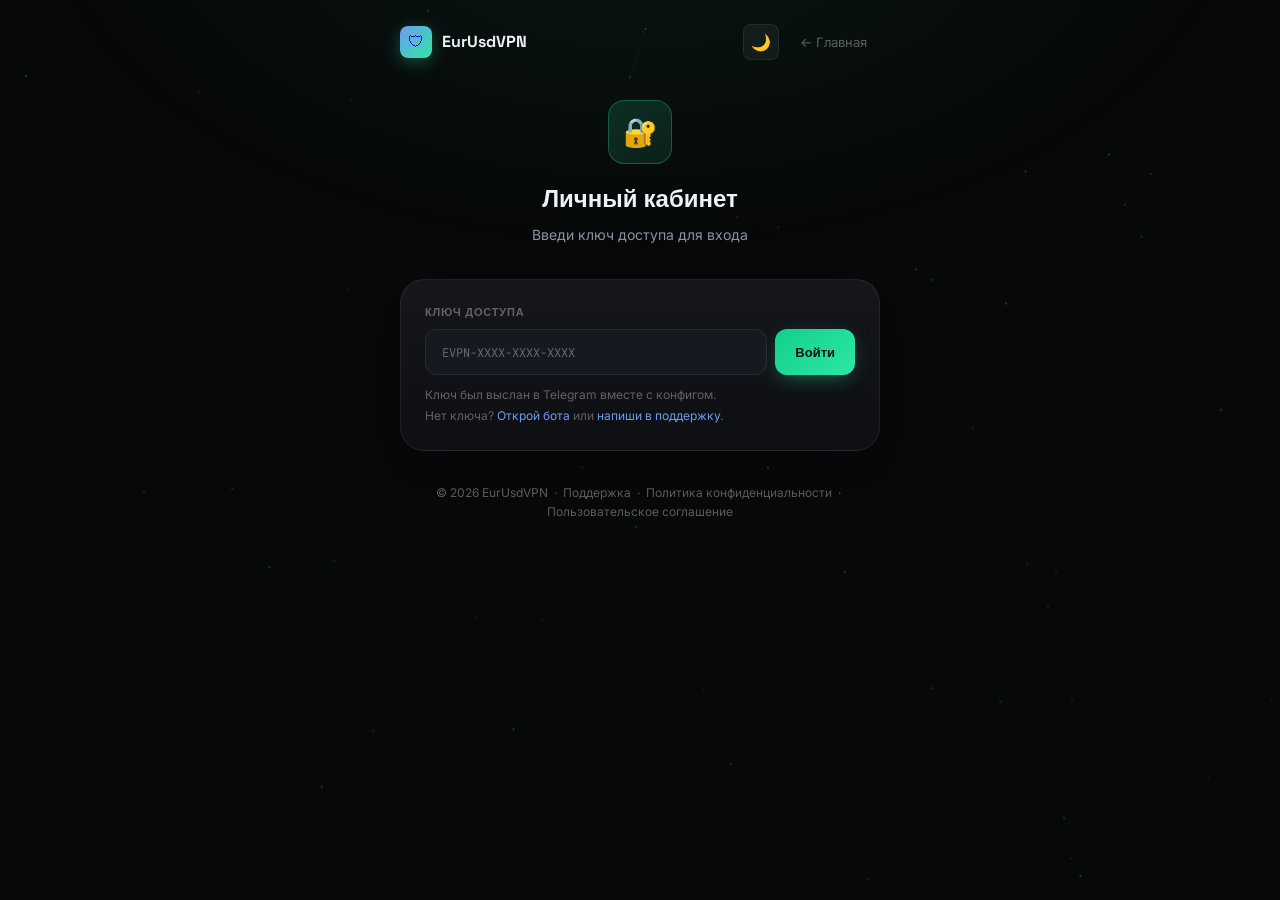
==== cabinet.html @ 465588e0 "feat: cancel payment button in miniapp, cabinet, and bot" ====
<!DOCTYPE html>
<html lang="ru" data-theme="dark">
<head>
<meta charset="UTF-8">
<meta name="viewport" content="width=device-width, initial-scale=1.0">
<title>EurUsdVPN — Личный кабинет</title>
<link rel="preconnect" href="https://fonts.googleapis.com"><link rel="preconnect" href="https://fonts.gstatic.com" crossorigin>
<link href="https://fonts.googleapis.com/css2?family=Space+Grotesk:wght@400;500;600;700&family=JetBrains+Mono:wght@400;500;600;700&family=Inter:wght@400;500;600&display=swap" rel="stylesheet">
<style>
*{margin:0;padding:0;box-sizing:border-box}

/* ── TOKENS ── */
:root{
  --ease-out:cubic-bezier(0,0,.2,1);
  --ease-in:cubic-bezier(.4,0,1,1);
  --spring:cubic-bezier(.34,1.56,.64,1);
  --r4:4px;--r8:8px;--r12:12px;--r16:16px;--r24:24px;
}
[data-theme="dark"]{
  --bg:#070809;--bg2:#0e1014;--bg3:#161a20;
  --border:rgba(255,255,255,.07);--border2:rgba(43,232,166,.28);
  --text:#eef1f5;--text2:#8b93a3;--text3:rgba(255,255,255,.34);
  --blue:#6f9bf0;--cyan:#2be8a6;--green:#2be8a6;--amber:#ffb020;--red:#ff5d5d;
  --accent:#2be8a6;--accent2:#12cf8c;--accent-ink:#06140e;
  --card:rgba(255,255,255,.025);--card2:rgba(255,255,255,.05);
  --shadow:rgba(0,0,0,.6);
}
[data-theme="light"]{
  --bg:#eef1f6;--bg2:#ffffff;--bg3:#f3f5fa;
  --border:rgba(0,0,0,.08);--border2:rgba(16,185,129,.3);
  --text:#0b0f14;--text2:#475063;--text3:rgba(0,0,0,.38);
  --blue:#2f6fe0;--cyan:#0a9c6e;--green:#0a9c6e;--amber:#c47f08;--red:#dc2626;
  --accent:#0fae78;--accent2:#0a9c6e;--accent-ink:#ffffff;
  --card:rgba(0,0,0,.02);--card2:rgba(0,0,0,.04);
  --shadow:rgba(20,40,60,.12);
}

body{
  background:var(--bg);color:var(--text);
  font-family:'Inter',sans-serif;font-size:14px;line-height:1.6;
  min-height:100vh;transition:background .3s var(--ease-out),color .3s var(--ease-out);
}

/* ── CANVAS ── */
#canvas{position:fixed;inset:0;z-index:0;opacity:.6;pointer-events:none}

/* ── LAYOUT ── */
.page{position:relative;z-index:1;min-height:100vh;display:flex;flex-direction:column;align-items:center;padding:24px 16px 48px}
.wrap{width:100%;max-width:480px}

/* ── NAV ── */
.nav{display:flex;align-items:center;justify-content:space-between;margin-bottom:40px}
.logo{display:flex;align-items:center;gap:10px;text-decoration:none}
.logo-mark{width:32px;height:32px;border-radius:var(--r8);background:linear-gradient(135deg,var(--blue),var(--cyan));display:flex;align-items:center;justify-content:center;font-size:16px;box-shadow:0 4px 16px rgba(43,232,166,.3)}
.logo-name{font-family:'Space Grotesk',sans-serif;font-weight:800;font-size:16px;color:var(--text)}
.nav-actions{display:flex;gap:8px;align-items:center}

/* Theme toggle */
.theme-btn{width:36px;height:36px;border-radius:var(--r8);background:var(--card2);border:1px solid var(--border);cursor:pointer;display:flex;align-items:center;justify-content:center;font-size:16px;transition:all .2s var(--ease-out);color:var(--text2)}
.theme-btn:hover{background:var(--border);transform:translateY(-1px)}
.theme-btn:active{transform:scale(.97)}

.home-link{font-size:13px;color:var(--text3);text-decoration:none;padding:6px 12px;border-radius:var(--r8);transition:all .2s;border:1px solid transparent}
.home-link:hover{color:var(--text2);background:var(--card2);border-color:var(--border)}

/* ── CARD ── */
.card{background:linear-gradient(180deg,rgba(255,255,255,.028),rgba(255,255,255,0) 140px),var(--bg2);border:1px solid var(--border);border-radius:var(--r24);padding:24px;margin-bottom:14px;position:relative;overflow:hidden;transition:transform .3s var(--ease-out),box-shadow .3s var(--ease-out);box-shadow:0 20px 50px -34px var(--shadow)}
[data-theme="light"] .card{box-shadow:0 4px 20px var(--shadow)}

/* ── LOGIN ── */
.login-hero{text-align:center;margin-bottom:32px;animation:enter .5s var(--ease-out) both}
.login-icon{width:64px;height:64px;border-radius:var(--r16);background:linear-gradient(135deg,rgba(43,232,166,.15),rgba(43,232,166,.1));border:1px solid var(--border2);display:flex;align-items:center;justify-content:center;font-size:28px;margin:0 auto 16px}
.login-title{font-family:'Space Grotesk',sans-serif;font-size:24px;font-weight:800;margin-bottom:6px}
.login-sub{color:var(--text2);font-size:14px}

.field-label{font-family:'Space Grotesk',sans-serif;font-size:11px;font-weight:700;letter-spacing:.8px;color:var(--text3);text-transform:uppercase;margin-bottom:8px;display:block}
.field-row{display:flex;gap:8px}
.inp{flex:1;background:var(--bg3);border:1.5px solid var(--border);border-radius:var(--r12);padding:13px 16px;color:var(--text);font-family:'JetBrains Mono',monospace;font-size:14px;font-weight:600;letter-spacing:1.5px;text-transform:uppercase;outline:none;transition:border-color .2s var(--ease-out),box-shadow .2s var(--ease-out)}
.inp::placeholder{color:var(--text3);letter-spacing:0;font-size:12px;font-weight:400}
.inp:focus{border-color:var(--accent);box-shadow:0 0 0 3px rgba(43,232,166,.16)}
.btn{padding:13px 20px;border-radius:var(--r12);font-family:'Space Grotesk',sans-serif;font-size:13px;font-weight:700;cursor:pointer;border:none;transition:all .15s var(--ease-out);white-space:nowrap}
.btn:active{transform:scale(.97);transition-duration:.1s}
.btn-primary{background:linear-gradient(135deg,var(--accent2),var(--accent));color:var(--accent-ink);box-shadow:0 6px 20px -6px rgba(43,232,166,.5)}
.btn-primary:hover{transform:translateY(-1px);box-shadow:0 6px 24px rgba(43,232,166,.4)}
.btn-primary:disabled{opacity:.5;cursor:not-allowed;transform:none;box-shadow:none}
.btn-ghost{background:var(--card2);border:1px solid var(--border);color:var(--text2)}
.btn-ghost:hover{background:var(--bg3);color:var(--text)}
.btn-danger{background:rgba(248,113,113,.1);border:1px solid rgba(248,113,113,.25);color:var(--red)}
.btn-danger:hover{background:rgba(248,113,113,.2)}
.btn-warn{background:rgba(251,191,36,.08);border:1px solid rgba(251,191,36,.2);color:var(--amber)}
.btn-warn:hover{background:rgba(251,191,36,.15)}
.btn-block{width:100%;display:block;text-align:center;margin-top:8px}

.hint{font-size:12px;color:var(--text3);margin-top:10px;line-height:1.7}
.hint a{color:var(--blue);text-decoration:none}
.hint a:hover{text-decoration:underline}
.err-box{background:rgba(248,113,113,.08);border:1px solid rgba(248,113,113,.2);border-radius:var(--r12);padding:12px 14px;font-size:13px;color:var(--red);display:none;margin-top:10px;animation:enter .2s var(--ease-out)}
.ok-box{background:rgba(52,211,153,.08);border:1px solid rgba(52,211,153,.2);border-radius:var(--r12);padding:12px 14px;font-size:13px;color:var(--green);display:none;margin-top:10px;animation:enter .2s var(--ease-out)}

/* ── DASHBOARD ── */
.dash{display:none;animation:enter .4s var(--ease-out) both}

/* Status badge — "on-air" терминал соединения */
.status-pill{display:inline-flex;align-items:center;gap:8px;padding:6px 14px;border-radius:50px;font-family:'JetBrains Mono',monospace;font-size:11px;font-weight:600;letter-spacing:1px;text-transform:uppercase;margin-bottom:18px}
.status-active{background:rgba(43,232,166,.1);border:1px solid var(--border2);color:var(--accent);box-shadow:0 0 0 1px rgba(43,232,166,.04),0 6px 24px -10px rgba(43,232,166,.5)}
.status-expired{background:rgba(255,93,93,.1);border:1px solid rgba(255,93,93,.28);color:var(--red)}
.pulse{width:8px;height:8px;border-radius:50%;background:currentColor;box-shadow:0 0 10px currentColor;animation:dot-pulse 2s ease-in-out infinite}
@keyframes dot-pulse{0%,100%{opacity:1;transform:scale(1)}50%{opacity:.35;transform:scale(.65)}}

/* Countdown — живой тикер позиции */
.countdown{position:relative;text-align:center;padding:22px 0 20px;border-bottom:1px solid var(--border);margin-bottom:20px}
.cd-label{font-size:10px;font-family:'JetBrains Mono',monospace;font-weight:600;letter-spacing:2px;text-transform:uppercase;color:var(--text3);margin-bottom:14px}
.cd-digits{display:flex;justify-content:center;align-items:flex-start;gap:8px}
.cd-block{position:relative;background:linear-gradient(180deg,rgba(43,232,166,.06),rgba(43,232,166,0)),var(--bg3);border:1px solid var(--border);border-radius:var(--r12);padding:14px 16px 10px;min-width:66px;text-align:center;overflow:hidden}
.cd-block::before{content:"";position:absolute;top:0;left:14px;right:14px;height:2px;border-radius:2px;background:var(--accent);opacity:.55}
.cd-num{font-family:'JetBrains Mono',monospace;font-variant-numeric:tabular-nums;font-size:30px;font-weight:700;color:var(--text);line-height:1;display:block;text-shadow:0 0 18px rgba(43,232,166,.25)}
.cd-unit{font-size:9px;font-family:'JetBrains Mono',monospace;font-weight:600;letter-spacing:1px;text-transform:uppercase;color:var(--text3);margin-top:6px;display:block}
.cd-sep{font-family:'JetBrains Mono',monospace;font-size:22px;font-weight:700;color:var(--accent);opacity:.5;margin-top:14px}

/* Info rows */
.irow{display:flex;justify-content:space-between;align-items:center;padding:11px 0;border-bottom:1px solid var(--border)}
.irow:last-child{border:none}
.il{font-size:13px;color:var(--text2)}
.iv{font-family:'JetBrains Mono',monospace;font-size:13px;font-weight:500;color:var(--text)}
.iv.green{color:var(--green)}
.iv.blue{color:var(--blue)}

/* Progress */
.prog-wrap{background:var(--bg3);border-radius:99px;height:5px;margin:18px 0 6px;overflow:hidden}
.prog-bar{height:100%;border-radius:99px;background:linear-gradient(90deg,var(--blue),var(--cyan));transition:width 1.2s cubic-bezier(.4,0,.2,1)}
.prog-meta{display:flex;justify-content:space-between;font-size:11px;color:var(--text3)}

/* Download btn */
.dl-btn{display:flex;align-items:center;justify-content:center;gap:10px;width:100%;padding:14px;border-radius:var(--r16);font-family:'Space Grotesk',sans-serif;font-size:14px;font-weight:700;background:linear-gradient(135deg,var(--accent2),var(--accent));color:var(--accent-ink);cursor:pointer;border:none;margin-top:20px;transition:all .2s var(--ease-out);box-shadow:0 6px 24px -8px rgba(43,232,166,.5)}
.dl-btn:hover{transform:translateY(-2px);box-shadow:0 8px 32px rgba(43,232,166,.4)}
.dl-btn:active{transform:scale(.97);transition-duration:.1s}

/* Config text */
.config-block{display:none;margin-top:12px;animation:enter .25s var(--ease-out)}
.config-header{display:flex;justify-content:space-between;align-items:center;margin-bottom:8px}
.config-label{font-family:'Space Grotesk',sans-serif;font-size:11px;font-weight:700;letter-spacing:.8px;text-transform:uppercase;color:var(--text3)}
.config-pre{background:var(--bg3);border:1px solid var(--border);border-radius:var(--r12);padding:16px;font-family:'JetBrains Mono',monospace;font-size:11px;line-height:1.8;color:var(--text2);overflow-x:auto;white-space:pre-wrap;word-break:break-all;max-height:280px;overflow-y:auto}

/* History */
.hist-item{display:flex;align-items:center;justify-content:space-between;padding:12px 0;border-bottom:1px solid var(--border)}
.hist-item:last-child{border:none}
.hist-left{display:flex;align-items:center;gap:12px}
.hist-icon{width:36px;height:36px;border-radius:var(--r8);display:flex;align-items:center;justify-content:center;font-size:15px;flex-shrink:0}
.hist-icon.ok{background:rgba(52,211,153,.1)}
.hist-icon.fail{background:rgba(248,113,113,.1)}
.hist-name{font-weight:600;font-size:13px;color:var(--text)}
.hist-date{font-size:11px;color:var(--text3);margin-top:1px}
.hist-amount{font-family:'JetBrains Mono',monospace;font-size:13px;font-weight:600;color:var(--text2)}

/* Plans grid */
.plans-grid{display:grid;grid-template-columns:1fr 1fr;gap:8px;margin-bottom:16px}
.device-item{display:flex;align-items:center;justify-content:space-between;padding:12px 0;border-bottom:1px solid var(--border)}
.device-item:last-child{border:none}
.device-left{display:flex;align-items:center;gap:10px}
.device-icon{width:36px;height:36px;border-radius:var(--r8);background:rgba(43,232,166,.1);display:flex;align-items:center;justify-content:center;font-size:16px;flex-shrink:0}
.device-name{font-weight:600;font-size:13px;color:var(--text)}
.device-ip{font-family:'JetBrains Mono',monospace;font-size:11px;color:var(--text3);margin-top:2px}
.device-actions{display:flex;gap:6px}
.dev-btn{width:30px;height:30px;border-radius:var(--r8);border:1px solid var(--border);background:var(--card2);cursor:pointer;display:flex;align-items:center;justify-content:center;font-size:13px;transition:all .15s;color:var(--text2)}
.dev-btn:hover{background:var(--bg3);transform:translateY(-1px)}
.dev-btn:active{transform:scale(.95)}
.dev-btn.danger:hover{background:rgba(248,113,113,.1);border-color:rgba(248,113,113,.3);color:var(--red)}
.rename-row{display:flex;gap:6px;margin-top:8px;padding:10px;background:var(--bg3);border-radius:var(--r8);border:1px solid var(--border)}
.plan-card{background:var(--bg3);border:1.5px solid var(--border);border-radius:var(--r12);padding:14px;cursor:pointer;transition:all .2s var(--ease-out);text-align:center}
.plan-card:hover{border-color:rgba(43,232,166,.3);transform:translateY(-1px)}
.plan-card:active{transform:scale(.97)}
.plan-card.sel{background:rgba(43,232,166,.08);border-color:rgba(43,232,166,.5)}
.plan-n{font-family:'Space Grotesk',sans-serif;font-size:12px;font-weight:700;color:var(--text2);margin-bottom:4px}
.plan-p{font-family:'JetBrains Mono',monospace;font-size:22px;font-weight:600;color:var(--blue)}
.plan-badge{font-size:10px;color:var(--cyan);margin-top:2px;font-family:'Space Grotesk',sans-serif;font-weight:700}

/* Req box */
.req-box{background:rgba(43,232,166,.05);border:1px solid rgba(43,232,166,.15);border-radius:var(--r12);padding:16px;margin-bottom:14px}
.req-row{display:flex;justify-content:space-between;align-items:center;padding:8px 0;border-bottom:1px solid rgba(255,255,255,.04)}
.req-row:last-child{border:none}
.req-l{font-size:12px;color:var(--text2)}
.req-v{font-family:'JetBrains Mono',monospace;font-size:13px;font-weight:500;color:var(--text);cursor:pointer;transition:color .15s}
.req-v:hover{color:var(--blue)}
.req-warn{font-size:11px;color:rgba(251,191,36,.7);margin-top:10px;padding-top:10px;border-top:1px solid rgba(255,255,255,.04)}

/* Section titles */
.sec-title{font-family:'Space Grotesk',sans-serif;font-size:15px;font-weight:800;margin-bottom:16px;color:var(--text)}

/* Logout */
.logout-row{text-align:center;margin-top:8px}
.logout-link{font-size:13px;color:var(--text3);cursor:pointer;transition:color .15s;background:none;border:none;font-family:'Inter',sans-serif}
.logout-link:hover{color:var(--text2)}

/* Footer */
.footer{text-align:center;margin-top:32px;font-size:12px;color:var(--text3)}
.footer a{color:var(--text3);text-decoration:none;transition:color .15s}
.footer a:hover{color:var(--text2)}

/* Divider */
.divider{height:1px;background:var(--border);margin:4px 0 12px}

/* Animations */
@keyframes enter{from{opacity:0;transform:translateY(8px)}to{opacity:1;transform:translateY(0)}}
@keyframes shimmer{from{background-position:-200% 0}to{background-position:200% 0}}
.skeleton{background:linear-gradient(90deg,var(--bg3) 25%,var(--card2) 50%,var(--bg3) 75%);background-size:200% 100%;animation:shimmer 1.5s infinite;border-radius:var(--r8)}

/* Accessibility: видимый фокус */
:focus-visible{outline:2px solid var(--accent);outline-offset:2px;border-radius:6px}
.btn:focus-visible,.dl-btn:focus-visible,.plan-card:focus-visible{outline-offset:3px}
/* Атмосферное свечение */
body::before{content:"";position:fixed;inset:0;z-index:0;pointer-events:none;background:radial-gradient(880px 520px at 50% -12%,rgba(43,232,166,.07),transparent 70%)}

@media(max-width:480px){
  .card{padding:20px 16px}
  .field-row{flex-direction:column}
  .btn{width:100%}
  .plans-grid{grid-template-columns:1fr 1fr}
  .cd-num{font-size:22px}
  .cd-block{min-width:52px;padding:10px 12px}
}

@media(prefers-reduced-motion:reduce){*,*::before,*::after{animation-duration:.01ms!important;transition-duration:.01ms!important}}
</style>
</head>
<body>
<canvas id="canvas"></canvas>

<div class="page">
<div class="wrap">

<!-- NAV -->
<nav class="nav">
  <a href="https://konstantinstrejko-oss.github.io/eurusdvpn/" class="logo">
    <div class="logo-mark">🛡</div>
    <span class="logo-name">EurUsdVPN</span>
  </a>
  <div class="nav-actions">
    <button class="theme-btn" onclick="toggleTheme()" title="Переключить тему" id="themeBtn">🌙</button>
    <a href="https://konstantinstrejko-oss.github.io/eurusdvpn/" class="home-link">← Главная</a>
  </div>
</nav>

<!-- LOGIN -->
<div id="loginView">
  <div class="login-hero">
    <div class="login-icon">🔐</div>
    <h1 class="login-title">Личный кабинет</h1>
    <p class="login-sub">Введи ключ доступа для входа</p>
  </div>
  <div class="card">
    <label class="field-label">Ключ доступа</label>
    <div class="field-row">
      <input class="inp" id="tokenInput" type="text" placeholder="EVPN-XXXX-XXXX-XXXX" maxlength="19" oninput="formatToken(this)" onkeydown="if(event.key==='Enter')login()">
      <button class="btn btn-primary" id="loginBtn" onclick="login()">Войти</button>
    </div>
    <div class="hint">Ключ был выслан в Telegram вместе с конфигом.<br>Нет ключа? <a href="https://t.me/EurUsdVpnService_bot">Открой бота</a> или <a href="https://t.me/eurusdvpnservicemanager">напиши в поддержку</a>.</div>
    <div class="err-box" id="loginErr"></div>
  </div>
</div>

<!-- DASHBOARD -->
<div class="dash" id="dashView">

  <!-- STATUS CARD -->
  <div class="card" style="animation-delay:0ms">
    <div class="status-pill status-active" id="statusPill">
      <span class="pulse"></span>
      <span id="statusText">Защищено · онлайн</span>
    </div>

    <!-- COUNTDOWN -->
    <div class="countdown">
      <div class="cd-label">До окончания подписки</div>
      <div class="cd-digits">
        <div class="cd-block"><span class="cd-num" id="cdDays">--</span><span class="cd-unit">дней</span></div>
        <span class="cd-sep">:</span>
        <div class="cd-block"><span class="cd-num" id="cdH">--</span><span class="cd-unit">часов</span></div>
        <span class="cd-sep">:</span>
        <div class="cd-block"><span class="cd-num" id="cdM">--</span><span class="cd-unit">минут</span></div>
        <span class="cd-sep">:</span>
        <div class="cd-block"><span class="cd-num" id="cdS">--</span><span class="cd-unit">секунд</span></div>
      </div>
    </div>

    <!-- INFO -->
    <div class="irow"><span class="il">📅 Активна до</span><span class="iv green" id="endDate">—</span></div>
    <div class="irow"><span class="il">🌐 IP адрес</span><span class="iv blue" id="clientIp">—</span></div>
    <div class="irow"><span class="il">📦 Тариф</span><span class="iv" id="planName">—</span></div>

    <!-- PROGRESS -->
    <div class="prog-wrap"><div class="prog-bar" id="progBar" style="width:0%"></div></div>
    <div class="prog-meta"><span id="progUsed"></span><span id="progLeft"></span></div>

    <!-- ACTIONS -->
    <button class="dl-btn" onclick="downloadConfig()">⬇️ Скачать конфиг (.conf)</button>

    <div class="config-block" id="configBlock">
      <div class="config-header">
        <span class="config-label">Конфиг</span>
        <button class="btn btn-ghost" style="padding:6px 12px;font-size:12px" onclick="copyConfig()" id="copyBtn">📋 Копировать</button>
      </div>
      <pre class="config-pre" id="configText"></pre>
    </div>
    <button class="btn btn-ghost btn-block" style="margin-top:10px" onclick="toggleConfig()" id="toggleConfigBtn">👁 Показать конфиг текстом</button>
  </div>

  <!-- DEVICES CARD -->
  <div class="card" id="devicesCard" style="animation-delay:50ms;display:none">
    <div style="display:flex;align-items:center;justify-content:space-between;margin-bottom:16px">
      <div class="sec-title" style="margin:0">📱 Мои устройства</div>
      <span id="devCount" style="font-family:'JetBrains Mono',monospace;font-size:12px;color:var(--text3)">0/1</span>
    </div>
    <div id="devicesList"></div>
    <div id="addDevBlock" style="display:none;margin-top:12px;padding-top:12px;border-top:1px solid var(--border)">
      <label class="field-label">Название нового устройства</label>
      <div class="field-row">
        <input class="inp" id="newDevName" type="text" placeholder="iPhone, Ноутбук..." maxlength="32" onkeydown="if(event.key==='Enter')addDevice()">
        <button class="btn btn-primary" onclick="addDevice()" id="addDevBtn">Добавить</button>
      </div>
      <div class="err-box" id="addDevErr"></div>
    </div>
    <button class="btn btn-ghost btn-block" id="addDevToggle" onclick="toggleAddDev()" style="margin-top:10px;display:none">➕ Добавить устройство</button>
    <div id="buySlotBlock" style="display:none;margin-top:8px">
      <button class="btn btn-warn btn-block" onclick="toggleBuySlot()" id="buySlotToggle">💳 Докупить слот устройства</button>
      <div id="buySlotForm" style="display:none;margin-top:10px;padding:14px;background:rgba(43,232,166,.05);border:1px solid rgba(43,232,166,.15);border-radius:var(--r12)">
        <div style="font-size:13px;color:var(--text2);margin-bottom:12px">
          💳 Доплата за устройство: <strong id="addonPrice" style="color:var(--text)">—</strong><br>
          <span style="font-size:11px;color:var(--text3)">Фиксированно за каждое устройство. Оплата через СБП — слот добавится автоматически.</span>
        </div>
        <button class="btn btn-primary btn-block" onclick="submitAddon()" id="addonBtn">💳 Оплатить через СБП</button>
        <div class="err-box" id="addonErr"></div>
        <div class="ok-box" id="addonOk"></div>
      </div>
    </div>
  </div>

  <!-- HISTORY CARD -->
  <div class="card" id="histCard" style="animation-delay:50ms">
    <div class="sec-title">📋 История платежей</div>
    <div id="histList"><div style="color:var(--text3);font-size:13px">Загрузка...</div></div>
  </div>

  <!-- RECREATE CARD -->
  <div class="card" style="animation-delay:100ms">
    <div class="sec-title">⚠️ Проблемы с VPN?</div>
    <p style="font-size:13px;color:var(--text2);margin-bottom:14px;line-height:1.6">Если конфиг перестал работать — пересоздай его. Срок подписки <strong>не продлевается</strong>, только ключи обновятся.</p>
    <button class="btn btn-warn btn-block" onclick="showRecreate()" id="recreateShowBtn">🔄 Пересоздать конфиг устройства</button>
    <div id="recreateBlock" style="display:none;margin-top:12px;padding-top:12px;border-top:1px solid var(--border)">
      <label class="field-label" style="margin-bottom:10px">Выбери устройство</label>
      <div id="recreateDevList" style="margin-bottom:14px"></div>
      <p style="font-size:12px;color:var(--amber);margin-bottom:12px">⚠️ Старый конфиг этого устройства перестанет работать немедленно.</p>
      <div style="display:flex;gap:8px">
        <button class="btn btn-danger" style="flex:1" onclick="doRecreate()" id="recreateBtn" disabled>Подтвердить</button>
        <button class="btn btn-ghost" style="flex:1" onclick="hideRecreate()">Отмена</button>
      </div>
      <div class="err-box" id="recreateErr"></div>
      <div class="ok-box" id="recreateOk"></div>
    </div>
  </div>

  <!-- RENEWAL CARD -->
  <div class="card" style="animation-delay:150ms">
    <div class="sec-title">🔄 Продлить подписку</div>
    <div class="plans-grid">
      <div class="plan-card" onclick="selPlan('7d',89,7)" data-k="7d"><div class="plan-n">7 дней</div><div class="plan-p">89₽</div></div>
      <div class="plan-card hot" onclick="selPlan('1m',169,30)" data-k="1m"><div class="plan-n">1 месяц</div><div class="plan-p">169₽</div><div class="plan-badge">🔥 HIT</div></div>
      <div class="plan-card" onclick="selPlan('3m',529,90)" data-k="3m"><div class="plan-n">3 месяца</div><div class="plan-p">529₽</div></div>
      <div class="plan-card" onclick="selPlan('6m',829,180)" data-k="6m"><div class="plan-n">6 месяцев</div><div class="plan-p">829₽</div><div class="plan-badge">Выгодно</div></div>
      <div class="plan-card sel" onclick="selPlan('1y',2000,365)" data-k="1y"><div class="plan-n">1 год</div><div class="plan-p">2000₽</div><div class="plan-badge">Максимум</div></div>
    </div>
    <div id="renewBlock" style="display:none;animation:enter .25s var(--ease-out)">
      <div class="req-box">
        <div style="font-size:13px;color:var(--text2);line-height:1.6">К оплате: <strong id="renewAmt" style="color:var(--text)">—</strong><br><span style="font-size:11px;color:var(--text3)">Оплата через СБП — подписка продлится автоматически после оплаты.</span></div>
      </div>
      <button class="btn btn-primary btn-block" onclick="submitRenew()" id="renewBtn">💳 Оплатить через СБП</button>
      <div class="err-box" id="renewErr"></div>
      <div class="ok-box" id="renewOk"></div>
    </div>
    <button class="btn btn-ghost btn-block" onclick="toggleRenew()" id="renewToggle">💳 Оплатить и продлить</button>
  </div>

  <!-- TRIAL CARD -->
  <div class="card" id="trialCard" style="display:none;text-align:center;padding:22px">
    <div style="font-size:32px;margin-bottom:8px">🎁</div>
    <div class="sec-title" style="justify-content:center">Пробный период — 3 дня бесплатно</div>
    <p style="font-size:13px;color:var(--text2);margin:8px 0 16px;line-height:1.6">2 устройства · без оплаты · даётся один раз новым пользователям.</p>
    <button class="btn btn-primary btn-block" onclick="activateTrialCab()" id="trialBtn">🎁 Активировать пробные 3 дня</button>
    <div class="err-box" id="trialErr"></div>
    <div class="ok-box" id="trialOk"></div>
  </div>

  <!-- REFERRAL CARD -->
  <div class="card" style="animation-delay:170ms">
    <div class="sec-title">👥 Пригласить друга</div>
    <p style="font-size:13px;color:var(--text2);margin-bottom:14px;line-height:1.6">🎁 Когда друг купит подписку, вы <strong>оба получите +3 дня</strong> бесплатно.</p>
    <div style="display:flex;gap:10px;margin-bottom:14px">
      <div style="flex:1;text-align:center;background:var(--card2);border:1px solid var(--border);border-radius:var(--r12);padding:12px"><div style="font-size:22px;font-weight:700" id="refTotalCab">0</div><div style="font-size:11px;color:var(--text3)">Приглашено</div></div>
      <div style="flex:1;text-align:center;background:var(--card2);border:1px solid var(--border);border-radius:var(--r12);padding:12px"><div style="font-size:22px;font-weight:700;color:var(--green)" id="refPaidCab">0</div><div style="font-size:11px;color:var(--text3)">Бонусов</div></div>
    </div>
    <div style="font-size:12px;color:var(--text3);margin-bottom:6px">Твоя ссылка:</div>
    <div class="config-pre" id="refLinkCab" style="word-break:break-all;font-size:12px;margin-bottom:10px">—</div>
    <button class="btn btn-primary btn-block" onclick="copyRefCab()">📋 Скопировать ссылку</button>
  </div>

  <!-- INSTRUCTION CARD -->
  <div class="card" style="animation-delay:190ms">
    <div class="sec-title">📖 Как подключиться</div>
    <details style="margin-bottom:8px;border:1px solid var(--border);border-radius:var(--r12);padding:10px 14px">
      <summary style="cursor:pointer;font-weight:700;font-size:14px">📱 Android</summary>
      <div style="font-size:13px;color:var(--text2);line-height:1.7;margin-top:10px">
        1️⃣ Установи <b>AmneziaVPN</b> (Google Play или amnezia.org)<br>
        2️⃣ Выше в «📱 Мои устройства» нажми 📋 — конфиг скопируется<br>
        3️⃣ Открой <b>AmneziaVPN</b> → <b>+</b> → вставь текст → <b>Подключиться</b> ✅<br>
        <span style="color:var(--text3)">Не вставляется? Скачай файл ⬇️ и импортируй.</span>
      </div>
    </details>
    <details style="margin-bottom:8px;border:1px solid var(--border);border-radius:var(--r12);padding:10px 14px">
      <summary style="cursor:pointer;font-weight:700;font-size:14px">🍏 iPhone — AmneziaVPN доступна</summary>
      <div style="font-size:13px;color:var(--text2);line-height:1.7;margin-top:10px">
        Если AmneziaVPN открывается в App Store (или сменён регион).<br>
        1️⃣ Установи <b><a href="https://apps.apple.com/app/amneziavpn/id1600529900" target="_blank" style="color:var(--blue)">AmneziaVPN</a></b><br>
        2️⃣ Скопируй конфиг 📋 (выше)<br>
        3️⃣ <b>AmneziaVPN</b> → <b>+</b> → вставь → разреши VPN → <b>Подключиться</b> ✅
      </div>
    </details>
    <details style="border:1px solid var(--border);border-radius:var(--r12);padding:10px 14px">
      <summary style="cursor:pointer;font-weight:700;font-size:14px">📲 iPhone — DefaultVPN (альтернатива)</summary>
      <div style="font-size:13px;color:var(--text2);line-height:1.7;margin-top:10px">
        Если AmneziaVPN недоступна в вашем App Store — используй бесплатный <b>DefaultVPN</b>.<br>
        1️⃣ Установи <b><a href="https://apps.apple.com/ru/app/defaultvpn/id6744725017" target="_blank" style="color:var(--blue)">DefaultVPN</a></b><br>
        2️⃣ Скопируй конфиг 📋 (выше)<br>
        3️⃣ <b>DefaultVPN</b> → <b>+</b> → вставь → разреши VPN → включи переключатель ✅
      </div>
    </details>
  </div>

  <!-- SUPPORT -->
  <div class="card" style="animation-delay:200ms;text-align:center;padding:20px">
    <div style="font-size:13px;color:var(--text2);margin-bottom:14px">Нужна помощь или возникли вопросы?</div>
    <a href="https://t.me/eurusdvpnservicemanager" target="_blank" style="display:inline-flex;align-items:center;gap:8px;padding:11px 22px;border-radius:var(--r12);background:rgba(43,232,166,.1);border:1px solid rgba(43,232,166,.25);color:var(--blue);font-family:'Space Grotesk',sans-serif;font-size:13px;font-weight:700;text-decoration:none;transition:all .2s var(--ease-out)" onmouseover="this.style.background='rgba(43,232,166,.2)'" onmouseout="this.style.background='rgba(43,232,166,.1)'">
      💬 Написать в поддержку
    </a>
    <a href="https://t.me/EurUsdVpnService_bot" target="_blank" style="display:inline-flex;align-items:center;gap:8px;padding:11px 22px;border-radius:var(--r12);background:var(--card2);border:1px solid var(--border);color:var(--text2);font-family:'Space Grotesk',sans-serif;font-size:13px;font-weight:700;text-decoration:none;transition:all .2s var(--ease-out);margin-left:8px" onmouseover="this.style.background='var(--bg3)'" onmouseout="this.style.background='var(--card2)'">
      🤖 Открыть бота
    </a>
  </div>

  <div class="logout-row">
    <button class="logout-link" onclick="logout()">Выйти из кабинета</button>
  </div>
</div>

<footer class="footer">
  © 2026 EurUsdVPN &nbsp;·&nbsp;
  <a href="https://t.me/eurusdvpnservicemanager">Поддержка</a> &nbsp;·&nbsp;
  <a href="https://telegra.ph/Politika-konfidencialnosti--EurUsdVPN-06-23" target="_blank" rel="noopener">Политика конфиденциальности</a> &nbsp;·&nbsp;
  <a href="https://telegra.ph/Polzovatelskoe-soglashenie--EurUsdVPN-06-23" target="_blank" rel="noopener">Пользовательское соглашение</a>
</footer>
</div>
</div>

<script>
const API = 'https://took-sentences-bacterial-albert.trycloudflare.com/api';
const PLANS_MAP = {'3d':'🔹 3 дня','7d':'🔸 7 дней','1m':'⭐ 1 месяц','3m':'💎 3 месяца'};
let currentConfig = '', currentToken = '', endDateTs = 0, countdownTimer = null, currentPlan = '1m', currentDaysLeft = 0;
let selPlanData = {key:'3m',price:249,days:90};
let renewVisible = false;

// ── THEME ──
function toggleTheme(){
  const html = document.documentElement;
  const isDark = html.getAttribute('data-theme') === 'dark';
  html.setAttribute('data-theme', isDark ? 'light' : 'dark');
  document.getElementById('themeBtn').textContent = isDark ? '🌙' : '☀️';
  localStorage.setItem('evpn_theme', isDark ? 'light' : 'dark');
}
(function(){
  const t = localStorage.getItem('evpn_theme') || 'dark';
  document.documentElement.setAttribute('data-theme', t);
  document.getElementById('themeBtn').textContent = t === 'dark' ? '🌙' : '☀️';
})();

// ── CANVAS ──
const cvs = document.getElementById('canvas');
const ctx = cvs.getContext('2d');
let W,H,pts;
function resize(){
  W=cvs.width=window.innerWidth;H=cvs.height=window.innerHeight;
  const n = W < 600 ? 30 : 50;
  pts=Array.from({length:n},()=>({x:Math.random()*W,y:Math.random()*H,vx:(Math.random()-.5)*.35,vy:(Math.random()-.5)*.35,p:Math.random()*Math.PI*2}));
}
resize();
window.addEventListener('resize',()=>{clearTimeout(window._rt);window._rt=setTimeout(resize,200)});
function draw(){
  ctx.clearRect(0,0,W,H);
  const isDark = document.documentElement.getAttribute('data-theme') === 'dark';
  const color = isDark ? '43,232,166' : '16,185,129';
  pts.forEach((p,i)=>{
    p.p+=.006;p.x+=p.vx;p.y+=p.vy;
    if(p.x<0||p.x>W)p.vx*=-1;if(p.y<0||p.y>H)p.vy*=-1;
    pts.slice(i+1).forEach(b=>{
      const d=Math.hypot(p.x-b.x,p.y-b.y);
      if(d<110){ctx.strokeStyle=`rgba(${color},${(1-d/110)*.15})`;ctx.lineWidth=.5;ctx.beginPath();ctx.moveTo(p.x,p.y);ctx.lineTo(b.x,b.y);ctx.stroke()}
    });
    ctx.fillStyle=`rgba(${color},${.25+Math.sin(p.p)*.12})`;
    ctx.beginPath();ctx.arc(p.x,p.y,1.2,0,Math.PI*2);ctx.fill();
  });
  requestAnimationFrame(draw);
}
draw();

// ── TOKEN FORMAT ──
function formatToken(el){
  let v=el.value.replace(/[^A-Za-z0-9]/g,'').toUpperCase();
  if(v.startsWith('EVPN'))v=v.slice(4);
  v=v.slice(0,12);
  let parts=[];
  if(v.length>0)parts.push(v.slice(0,4));
  if(v.length>4)parts.push(v.slice(4,8));
  if(v.length>8)parts.push(v.slice(8,12));
  el.value=parts.length>0?'EVPN-'+parts.join('-'):'';
}

// Auto-login
const urlToken=new URLSearchParams(location.search).get('token');
if(urlToken){document.getElementById('tokenInput').value=urlToken;login();}
else{const s=localStorage.getItem('evpn_token');if(s){document.getElementById('tokenInput').value=s;login();}}

async function login(){
  const raw=document.getElementById('tokenInput').value.trim();
  if(raw.replace(/[^A-Z0-9]/g,'').length<12){showErr('loginErr','Введи полный ключ доступа');return;}
  const btn=document.getElementById('loginBtn');
  btn.disabled=true;btn.textContent='...';
  hideErr('loginErr');
  try{
    const r=await fetch(`${API}/cabinet?token=${raw}`,{signal:AbortSignal.timeout(8000)});
    const d=await r.json();
    if(d.status!=='ok'){showErr('loginErr',d.msg||'Ключ не найден');btn.disabled=false;btn.textContent='Войти';return;}
    currentToken=raw;
    localStorage.setItem('evpn_token',raw);
    if(d.config) currentConfig=d.config;
    showDash(d);
  }catch(e){showErr('loginErr','Ошибка соединения. Попробуй позже.');btn.disabled=false;btn.textContent='Войти';}
}

function showDash(d){
  document.getElementById('loginView').style.display='none';
  const dash=document.getElementById('dashView');
  dash.style.display='block';

  // Нет подписки
  if(d.no_sub){
    document.getElementById('statusPill').className='status-pill status-expired';
    document.getElementById('statusText').textContent='Нет активной подписки';
    document.getElementById('endDate').textContent='—';
    document.getElementById('clientIp').textContent='—';
    document.getElementById('planName').textContent='—';
    document.getElementById('progUsed').textContent='Подписки нет';
    document.getElementById('progLeft').textContent='';
    document.getElementById('progBar').style.width='0%';
    document.getElementById('devicesCard').style.display='none';
    document.getElementById('configBlock').style.display='none';
    document.getElementById('toggleConfigBtn').style.display='none';
    document.querySelector('.dl-btn').style.display='none';
    document.getElementById('cdDays').textContent='—';
    document.getElementById('cdH').textContent='——';
    document.getElementById('cdM').textContent='——';
    document.getElementById('cdS').textContent='——';
    // Показываем кнопку покупки
    const buyCard = document.createElement('div');
    buyCard.className = 'card';
    buyCard.style.textAlign = 'center';
    buyCard.style.padding = '24px';
    buyCard.innerHTML = `
      <div style="font-size:32px;margin-bottom:12px">🛒</div>
      <div style="font-family:'Space Grotesk',sans-serif;font-size:16px;font-weight:700;margin-bottom:8px">Нет активной подписки</div>
      <div style="font-size:13px;color:var(--text2);margin-bottom:20px">Купи подписку в Telegram боте чтобы начать пользоваться VPN</div>
      <a href="https://t.me/EurUsdVpnService_bot" target="_blank" style="display:inline-flex;align-items:center;gap:8px;padding:13px 24px;border-radius:var(--r12);background:linear-gradient(135deg,var(--accent2),var(--accent));color:#fff;font-family:'Space Grotesk',sans-serif;font-size:14px;font-weight:700;text-decoration:none">
        🛒 Купить VPN
      </a>
    `;
    document.getElementById('dashView').insertBefore(buyCard, document.getElementById('dashView').firstChild.nextSibling);
    if(d.trial_available) document.getElementById('trialCard').style.display='block';
    loadReferralCab();
    return;
  }

  // Parse end date
  const [day,mon,yr]=d.end_date.split('.');
  endDateTs=new Date(`${yr}-${mon}-${day}T23:59:59`).getTime();

  // Status
  if(d.days_left<=0){
    document.getElementById('statusPill').className='status-pill status-expired';
    document.getElementById('statusText').textContent='Подписка истекла';
  }

  // Fields
  document.getElementById('endDate').textContent=d.end_date;
  document.getElementById('clientIp').textContent=d.client_ip||'—';
  document.getElementById('planName').textContent=PLANS_MAP[d.plan]||d.plan;
  currentPlan = d.plan;
  currentDaysLeft = d.days_left;

  // Progress
  const planDays={'3d':3,'7d':7,'1m':30,'3m':90}[d.plan]||30;
  const used=Math.max(0,planDays-d.days_left);
  const pct=Math.round(used/planDays*100);
  setTimeout(()=>document.getElementById('progBar').style.width=pct+'%',400);
  document.getElementById('progUsed').textContent=used+' дн. использовано';
  document.getElementById('progLeft').textContent=d.days_left+' дн. осталось';

  // Countdown
  startCountdown();

  // Load history
  loadHistory(d);
  // Load devices
  loadDevices();
  // Load referral
  loadReferralCab();
}

// ── COUNTDOWN ──
function startCountdown(){
  if(countdownTimer)clearInterval(countdownTimer);
  function tick(){
    const diff=endDateTs-Date.now();
    if(diff<=0){document.getElementById('cdDays').textContent='0';document.getElementById('cdH').textContent='00';document.getElementById('cdM').textContent='00';document.getElementById('cdS').textContent='00';return;}
    const d=Math.floor(diff/86400000);
    const h=Math.floor((diff%86400000)/3600000);
    const m=Math.floor((diff%3600000)/60000);
    const s=Math.floor((diff%60000)/1000);
    document.getElementById('cdDays').textContent=d;
    document.getElementById('cdH').textContent=String(h).padStart(2,'0');
    document.getElementById('cdM').textContent=String(m).padStart(2,'0');
    document.getElementById('cdS').textContent=String(s).padStart(2,'0');
  }
  tick();
  countdownTimer=setInterval(tick,1000);
}

// ── HISTORY ──
async function loadHistory(subData){
  const histList=document.getElementById('histList');
  // Показываем текущий платёж как единственный доступный
  const statusIcons={'confirmed':'✅','extended':'🔄','expired':'💀','cancelled':'🚫','rejected':'❌'};
  const planName=PLANS_MAP[subData.plan]||subData.plan;
  histList.innerHTML=`
    <div class="hist-item">
      <div class="hist-left">
        <div class="hist-icon ok">✅</div>
        <div>
          <div class="hist-name">${planName}</div>
          <div class="hist-date">Активна до ${subData.end_date}</div>
        </div>
      </div>
      <div class="hist-amt" style="font-family:'JetBrains Mono',monospace;font-size:13px;font-weight:600;color:var(--text2)">Активна</div>
    </div>`;
}

// ── CONFIG ──
// ── DEVICES ──
async function loadDevices(){
  if(!currentToken) return;
  try{
    const r = await fetch(`${API}/devices?token=${currentToken}`,{signal:AbortSignal.timeout(8000)});
    const d = await r.json();
    if(d.status!=='ok') return;
    renderDevices(d.devices, d.max_devices, d.count);
  }catch(e){console.error('loadDevices',e);}
}

function renderDevices(devices, maxDev, count){
  const card = document.getElementById('devicesCard');
  const list = document.getElementById('devicesList');
  const countEl = document.getElementById('devCount');
  const addToggle = document.getElementById('addDevToggle');
  card.style.display = 'block';
  countEl.textContent = `${count}/${maxDev}`;
  addToggle.style.display = count < maxDev ? 'block' : 'none';
  // Проверяем докупку
  checkBuySlot(count, maxDev, currentDaysLeft || 0, currentPlan || '1m');

  if(devices.length === 0){
    list.innerHTML = '<div style="color:var(--text3);font-size:13px;padding:8px 0">Нет устройств</div>';
    return;
  }

  list.innerHTML = devices.map(d => `
    <div class="device-item" id="dev-${d.id}">
      <div class="device-left">
        <div class="device-icon">📱</div>
        <div>
          <div class="device-name" id="devname-${d.id}">${d.name}</div>
          <div class="device-ip">${d.ip||'—'}</div>
        </div>
      </div>
      <div class="device-actions">
         <button class="dev-btn" onclick="copyDevConfig(${d.id})" title="Копировать конфиг">📋</button>
        <button class="dev-btn" onclick="downloadDevConfig(${d.id})" title="Скачать конфиг">⬇️</button>
        <button class="dev-btn" onclick="showRenameRow(${d.id})" title="Переименовать">✏️</button>
        <button class="dev-btn danger" onclick="confirmDeleteDev(${d.id},'${d.name}')" title="Удалить">🗑</button>
      </div>
    </div>
    <div id="rename-row-${d.id}" class="rename-row" style="display:none">
      <input class="inp" style="flex:1;padding:8px 12px;font-size:13px" id="rename-inp-${d.id}" type="text" value="${d.name}" maxlength="32" onkeydown="if(event.key==='Enter')renameDevice(${d.id})">
      <button class="btn btn-primary" style="padding:8px 14px;font-size:12px" onclick="renameDevice(${d.id})">OK</button>
      <button class="btn btn-ghost" style="padding:8px 14px;font-size:12px" onclick="hideRenameRow(${d.id})">✕</button>
    </div>
  `).join('');
}

function showRenameRow(id){
  document.getElementById(`rename-row-${id}`).style.display='flex';
  document.getElementById(`rename-inp-${id}`).focus();
}
function hideRenameRow(id){
  document.getElementById(`rename-row-${id}`).style.display='none';
}

async function renameDevice(id){
  const inp = document.getElementById(`rename-inp-${id}`);
  const name = inp.value.trim();
  if(!name) return;
  try{
    const r = await fetch(`${API}/device/rename`,{method:'POST',headers:{'Content-Type':'application/json'},body:JSON.stringify({token:currentToken,device_id:id,name}),signal:AbortSignal.timeout(8000)});
    const d = await r.json();
    if(d.status==='ok'){
      document.getElementById(`devname-${id}`).textContent=name;
      hideRenameRow(id);
    }
  }catch(e){console.error('rename',e);}
}

async function confirmDeleteDev(id, name){
  if(!confirm(`Удалить устройство "${name}"?
Подключение будет отозвано немедленно.`)) return;
  try{
    const r = await fetch(`${API}/device/delete`,{method:'POST',headers:{'Content-Type':'application/json'},body:JSON.stringify({token:currentToken,device_id:id}),signal:AbortSignal.timeout(10000)});
    const d = await r.json();
    if(d.status==='ok'){
      document.getElementById(`dev-${id}`)?.remove();
      document.getElementById(`rename-row-${id}`)?.remove();
      await loadDevices();
    }
  }catch(e){console.error('delete',e);}
}

async function copyDevConfig(id){
  try{
    const r=await fetch(`${API}/device/config?token=${currentToken}&device_id=${id}`,{signal:AbortSignal.timeout(8000)});
    const d=await r.json();
    if(d.status==='ok'){
      await navigator.clipboard.writeText(d.config);
      // Показываем feedback на кнопке
      const btns = document.querySelectorAll(`#dev-${id} .dev-btn`);
      const copyBtn = btns[0];
      const orig = copyBtn.textContent;
      copyBtn.textContent='✅';
      copyBtn.style.color='var(--green)';
      setTimeout(()=>{copyBtn.textContent=orig;copyBtn.style.color='';},2000);
    }
  }catch(e){console.error('copy',e);}
}

async function downloadDevConfig(id){
  try{
    const r = await fetch(`${API}/device/config?token=${currentToken}&device_id=${id}`,{signal:AbortSignal.timeout(8000)});
    const d = await r.json();
    if(d.status==='ok'){
      const blob = new Blob([d.config],{type:'text/plain'});
      const url = URL.createObjectURL(blob);
      const a = document.createElement('a');
      a.href=url; a.download=`eurusdvpn_${d.name.replace(/\s/g,'_')}.conf`; a.click();
      URL.revokeObjectURL(url);
    }
  }catch(e){console.error('config',e);}
}

let addonPriceVal = 0;

async function checkBuySlot(devCount, maxDev, daysLeft, plan){
  const block = document.getElementById('buySlotBlock');
  if(devCount >= maxDev && maxDev < 5){
    addonPriceVal = 59;  // фиксированная цена за устройство
    document.getElementById('addonPrice').textContent = addonPriceVal + '₽';
    block.style.display = 'block';
  } else {
    block.style.display = 'none';
  }
}

async function refreshCab(){
  if(!currentToken) return;
  try{
    const r=await fetch(`${API}/cabinet?token=${currentToken}`,{signal:AbortSignal.timeout(8000)});
    const d=await r.json();
    if(d.status==='ok'){ if(d.config) currentConfig=d.config; showDash(d); }
  }catch(e){}
}
function schedRefreshCab(){ [8000,18000,32000,50000].forEach(t=>setTimeout(refreshCab,t)); }

function toggleBuySlot(){
  const form = document.getElementById('buySlotForm');
  const btn = document.getElementById('buySlotToggle');
  const visible = form.style.display !== 'none';
  form.style.display = visible ? 'none' : 'block';
  btn.textContent = visible ? '💳 Докупить слот устройства' : '✕ Отмена';
}

async function submitAddon(){
  hideErr('addonErr');
  const btn = document.getElementById('addonBtn');
  btn.disabled=true; btn.textContent='⏳ Создаю платёж...';
  try{
    const r = await fetch(`${API}/buy_addon`,{method:'POST',headers:{'Content-Type':'application/json'},body:JSON.stringify({token:currentToken}),signal:AbortSignal.timeout(15000)});
    const d = await r.json();
    if(d.status==='ok' && d.redirect){
      window.open(d.redirect,'_blank');
      document.getElementById('addonOk').innerHTML='✅ Открыта страница оплаты СБП. Слот добавится автоматически после оплаты.<br><button onclick="cancelCabPayment('+d.pid+')" style="margin-top:8px;padding:6px 14px;border:1px solid rgba(239,68,68,.4);background:rgba(239,68,68,.08);color:#ef4444;border-radius:8px;cursor:pointer;font-size:12px">❌ Отменить оплату</button>';
      document.getElementById('addonOk').style.display='block';
      btn.disabled=false; btn.textContent='💳 Оплатить через СБП';
      schedRefreshCab();
    }else{showErr('addonErr',d.msg||'Ошибка');btn.disabled=false;btn.textContent='💳 Оплатить через СБП';}
  }catch(e){showErr('addonErr','Ошибка соединения');btn.disabled=false;btn.textContent='💳 Оплатить через СБП';}
}

function toggleAddDev(){
  const block = document.getElementById('addDevBlock');
  const btn = document.getElementById('addDevToggle');
  const visible = block.style.display!=='none';
  block.style.display = visible?'none':'block';
  btn.textContent = visible?'➕ Добавить устройство':'✕ Отмена';
  if(!visible) document.getElementById('newDevName').focus();
}

async function addDevice(){
  const name = document.getElementById('newDevName').value.trim();
  if(!name){showErr('addDevErr','Введи название');return;}
  const btn = document.getElementById('addDevBtn');
  btn.disabled=true; btn.textContent='⏳...';
  hideErr('addDevErr');
  try{
    const r = await fetch(`${API}/device/add`,{method:'POST',headers:{'Content-Type':'application/json'},body:JSON.stringify({token:currentToken,name}),signal:AbortSignal.timeout(15000)});
    const d = await r.json();
    if(d.status==='ok'){
      document.getElementById('newDevName').value='';
      toggleAddDev();
      // Скачиваем конфиг нового устройства
      const blob = new Blob([d.config],{type:'text/plain'});
      const url = URL.createObjectURL(blob);
      const a = document.createElement('a');
      a.href=url; a.download=`eurusdvpn_${name.replace(/\s/g,'_')}.conf`; a.click();
      URL.revokeObjectURL(url);
      await loadDevices();
    }else{showErr('addDevErr',d.msg||'Ошибка');}
  }catch(e){showErr('addDevErr','Ошибка соединения');}
  btn.disabled=false; btn.textContent='Добавить';
}

function toggleConfig(){
  const block=document.getElementById('configBlock');
  const btn=document.getElementById('toggleConfigBtn');
  const pre=document.getElementById('configText');
  if(block.style.display==='none'||!block.style.display){
    pre.textContent=currentConfig;
    block.style.display='block';
    btn.textContent='🙈 Скрыть конфиг';
  }else{
    block.style.display='none';
    btn.textContent='👁 Показать конфиг текстом';
  }
}

function downloadConfig(){
  if(!currentConfig)return;
  const blob=new Blob([currentConfig],{type:'text/plain'});
  const url=URL.createObjectURL(blob);
  const a=document.createElement('a');
  a.href=url;a.download=`eurusdvpn_${currentToken}.conf`;a.click();
  URL.revokeObjectURL(url);
}

function copyConfig(){
  navigator.clipboard.writeText(currentConfig).then(()=>{
    const btn=document.getElementById('copyBtn');
    btn.textContent='✅ Скопировано';
    setTimeout(()=>btn.textContent='📋 Копировать',2000);
  });
}

// ── RECREATE ──
let selectedRecreateDevId = null;

function showRecreate(){
  document.getElementById('recreateBlock').style.display='block';
  document.getElementById('recreateShowBtn').style.display='none';
  selectedRecreateDevId=null;
  document.getElementById('recreateBtn').disabled=true;
  loadRecreateDevices();
}
function hideRecreate(){
  document.getElementById('recreateBlock').style.display='none';
  document.getElementById('recreateShowBtn').style.display='block';
  selectedRecreateDevId=null;
}
async function loadRecreateDevices(){
  const list=document.getElementById('recreateDevList');
  list.innerHTML='<div style="color:var(--text3);font-size:13px">Загрузка...</div>';
  try{
    const r=await fetch(`${API}/devices?token=${currentToken}`,{signal:AbortSignal.timeout(8000)});
    const d=await r.json();
    if(d.status==='ok'&&d.devices.length>0){
      list.innerHTML=d.devices.map(dev=>`
        <div onclick="selectRecreateDev(${dev.id})" id="rdev-${dev.id}"
          style="padding:10px 14px;border-radius:var(--r8);border:1.5px solid var(--border);margin-bottom:6px;cursor:pointer;transition:all .15s;display:flex;align-items:center;justify-content:space-between">
          <div><div style="font-size:13px;font-weight:600">${dev.name}</div>
          <div style="font-size:11px;color:var(--text3);font-family:monospace">${dev.ip||"—"}</div></div>
          <div style="font-size:18px;opacity:0" id="rdev-check-${dev.id}">✅</div>
        </div>`).join('');
    }else{list.innerHTML='<div style="color:var(--text3);font-size:13px">Нет устройств</div>';}
  }catch(e){list.innerHTML='<div style="color:var(--red);font-size:13px">Ошибка загрузки</div>';}
}
function selectRecreateDev(id){
  document.querySelectorAll('[id^="rdev-"]').forEach(el=>{
    if(!el.id.includes('check')){el.style.borderColor='var(--border)';el.style.background='transparent';}
  });
  document.querySelectorAll('[id^="rdev-check-"]').forEach(el=>el.style.opacity='0');
  const el=document.getElementById(`rdev-${id}`);
  if(el){el.style.borderColor='rgba(43,232,166,.5)';el.style.background='rgba(43,232,166,.08)';}
  const check=document.getElementById(`rdev-check-${id}`);
  if(check)check.style.opacity='1';
  selectedRecreateDevId=id;
  document.getElementById('recreateBtn').disabled=false;
}
async function doRecreate(){
  if(!selectedRecreateDevId){showErr('recreateErr','Выбери устройство');return;}
  const btn=document.getElementById('recreateBtn');
  const errEl=document.getElementById('recreateErr');
  const okEl=document.getElementById('recreateOk');
  btn.disabled=true;btn.textContent='⏳ Пересоздаю...';
  errEl.style.display='none';okEl.style.display='none';
  try{
    const r=await fetch(`${API}/recreate_device`,{method:'POST',headers:{'Content-Type':'application/json'},body:JSON.stringify({token:currentToken,device_id:selectedRecreateDevId}),signal:AbortSignal.timeout(15000)});
    const d=await r.json();
    if(d.status==='ok'){
      okEl.textContent='✅ Конфиг пересоздан! Скачиваем...';
      okEl.style.display='block';
      btn.textContent='✅ Готово';
      setTimeout(()=>{
        const blob=new Blob([d.config],{type:'text/plain'});
        const url=URL.createObjectURL(blob);
        const a=document.createElement('a');
        a.href=url;a.download=`eurusdvpn_device_${selectedRecreateDevId}.conf`;a.click();
        URL.revokeObjectURL(url);
        loadDevices();
      },300);
    }else{showErr('recreateErr',d.msg||'Ошибка');btn.disabled=false;btn.textContent='Подтвердить';}
  }catch(e){showErr('recreateErr','Ошибка соединения');btn.disabled=false;btn.textContent='Подтвердить';}
}
function hideRecreate(){
  document.getElementById('recreateBlock').style.display='none';
  document.getElementById('recreateShowBtn').style.display='block';
}
async function doRecreate(){
  const btn=document.getElementById('recreateBtn');
  btn.disabled=true;btn.textContent='⏳...';
  hideErr('recreateErr');
  try{
    const r=await fetch(`${API}/recreate`,{method:'POST',headers:{'Content-Type':'application/json'},body:JSON.stringify({token:currentToken}),signal:AbortSignal.timeout(15000)});
    const d=await r.json();
    if(d.status==='ok'){
      currentConfig=d.config;
      document.getElementById('clientIp').textContent=d.ip;
      const pre=document.getElementById('configText');
      if(pre)pre.textContent=d.config;
      // Показываем конфиг текстом
      document.getElementById('configBlock').style.display='block';
      document.getElementById('toggleConfigBtn').textContent='🙈 Скрыть конфиг';
      document.getElementById('configText').textContent=d.config;
      document.getElementById('recreateOk').textContent='✅ Конфиг пересоздан! Скачай новый файл.';
      document.getElementById('recreateOk').style.display='block';
      btn.textContent='✅ Готово';
      setTimeout(()=>{downloadConfig();document.getElementById('configBlock').scrollIntoView({behavior:'smooth'})},400);
    }else{showErr('recreateErr',d.msg||'Ошибка');btn.disabled=false;btn.textContent='Подтвердить';}
  }catch(e){showErr('recreateErr','Ошибка соединения');btn.disabled=false;btn.textContent='Подтвердить';}
}

// ── RENEWAL ──
function selPlan(k,p,d){
  selPlanData={key:k,price:p,days:d};
  document.querySelectorAll('.plan-card').forEach(el=>el.classList.toggle('sel',el.dataset.k===k));
  document.getElementById('renewAmt').textContent=p+'₽';
  if(renewVisible)document.getElementById('renewBlock').style.display='block';
}
function toggleRenew(){
  renewVisible=!renewVisible;
  document.getElementById('renewBlock').style.display=renewVisible?'block':'none';
  document.getElementById('renewToggle').textContent=renewVisible?'✕ Свернуть':'💳 Оплатить и продлить';
  if(renewVisible)document.getElementById('renewAmt').textContent=selPlanData.price+'₽';
}
async function submitRenew(){
  if(!selPlanData || !selPlanData.key){showErr('renewErr','Выбери тариф');return;}
  hideErr('renewErr');
  const btn=document.getElementById('renewBtn');
  btn.disabled=true;btn.textContent='⏳ Создаю платёж...';
  try{
    const r=await fetch(`${API}/buy`,{method:'POST',headers:{'Content-Type':'application/json'},body:JSON.stringify({token:currentToken,plan:selPlanData.key}),signal:AbortSignal.timeout(15000)});
    const d=await r.json();
    if(d.status==='ok' && d.redirect){
      window.open(d.redirect,'_blank');
      document.getElementById('renewOk').innerHTML='✅ Открыта страница оплаты СБП. Подписка продлится автоматически после оплаты.<br><button onclick="cancelCabPayment('+d.pid+')" style="margin-top:8px;padding:6px 14px;border:1px solid rgba(239,68,68,.4);background:rgba(239,68,68,.08);color:#ef4444;border-radius:8px;cursor:pointer;font-size:12px">❌ Отменить оплату</button>';
      document.getElementById('renewOk').style.display='block';
      btn.disabled=false;btn.textContent='💳 Оплатить через СБП';
      schedRefreshCab();
    }else{showErr('renewErr',d.msg||'Ошибка');btn.disabled=false;btn.textContent='💳 Оплатить через СБП';}
  }catch(e){showErr('renewErr','Ошибка соединения');btn.disabled=false;btn.textContent='💳 Оплатить через СБП';}
}

async function cancelCabPayment(pid){
  try{
    const r=await fetch(`${API}/cancel_payment`,{method:'POST',headers:{'Content-Type':'application/json'},body:JSON.stringify({token:currentToken,pid}),signal:AbortSignal.timeout(8000)});
    const d=await r.json();
    if(d.status==='ok'){
      ['addonOk','renewOk'].forEach(id=>{const el=document.getElementById(id);if(el)el.style.display='none';});
      alert('Оплата отменена');
    }else{alert('Не удалось отменить: '+(d.msg||'ошибка'));}
  }catch(e){alert('Ошибка соединения');}
}

// ── UTILS ──
function copyText(el,text){
  navigator.clipboard.writeText(text).then(()=>{const o=el.textContent;el.textContent='✅ Скопировано';setTimeout(()=>el.textContent=o,1800);});
}
let refLinkCab='';
async function loadReferralCab(){
  try{
    const r=await fetch(`${API}/referral?token=${currentToken}`,{signal:AbortSignal.timeout(8000)});
    const d=await r.json();
    if(d.status==='ok'){
      refLinkCab=d.link||'';
      document.getElementById('refLinkCab').textContent=d.link||'—';
      document.getElementById('refTotalCab').textContent=d.total||0;
      document.getElementById('refPaidCab').textContent=d.paid||0;
    }
  }catch(e){}
}
function copyRefCab(){
  if(!refLinkCab) return;
  navigator.clipboard.writeText(refLinkCab).catch(()=>{});
  const b=event&&event.target;
  if(b){const o=b.textContent;b.textContent='✅ Скопировано';setTimeout(()=>b.textContent=o,1800);}
}
async function activateTrialCab(){
  const btn=document.getElementById('trialBtn'); btn.disabled=true; btn.textContent='⏳ Активирую...';
  hideErr('trialErr');
  try{
    const r=await fetch(`${API}/trial`,{method:'POST',headers:{'Content-Type':'application/json'},body:JSON.stringify({token:currentToken}),signal:AbortSignal.timeout(25000)});
    const d=await r.json();
    if(d.status==='ok'){
      const ok=document.getElementById('trialOk'); ok.textContent='✅ Пробный период активирован! Конфиги придут в чат бота.'; ok.style.display='block';
      setTimeout(()=>location.reload(),1800);
    } else { btn.disabled=false; btn.textContent='🎁 Активировать пробные 3 дня'; showErr('trialErr',d.msg||'Не удалось'); }
  }catch(e){ btn.disabled=false; btn.textContent='🎁 Активировать пробные 3 дня'; showErr('trialErr','Ошибка соединения'); }
}
function showErr(id,msg){const el=document.getElementById(id);el.textContent='❌ '+msg;el.style.display='block';}
function hideErr(id){document.getElementById(id).style.display='none';}
function logout(){
  localStorage.removeItem('evpn_token');
  clearInterval(countdownTimer);
  currentConfig='';currentToken='';endDateTs=0;
  document.getElementById('dashView').style.display='none';
  document.getElementById('loginView').style.display='block';
  document.getElementById('tokenInput').value='';
  const btn=document.getElementById('loginBtn');btn.disabled=false;btn.textContent='Войти';
}
</script>
</body>
</html>
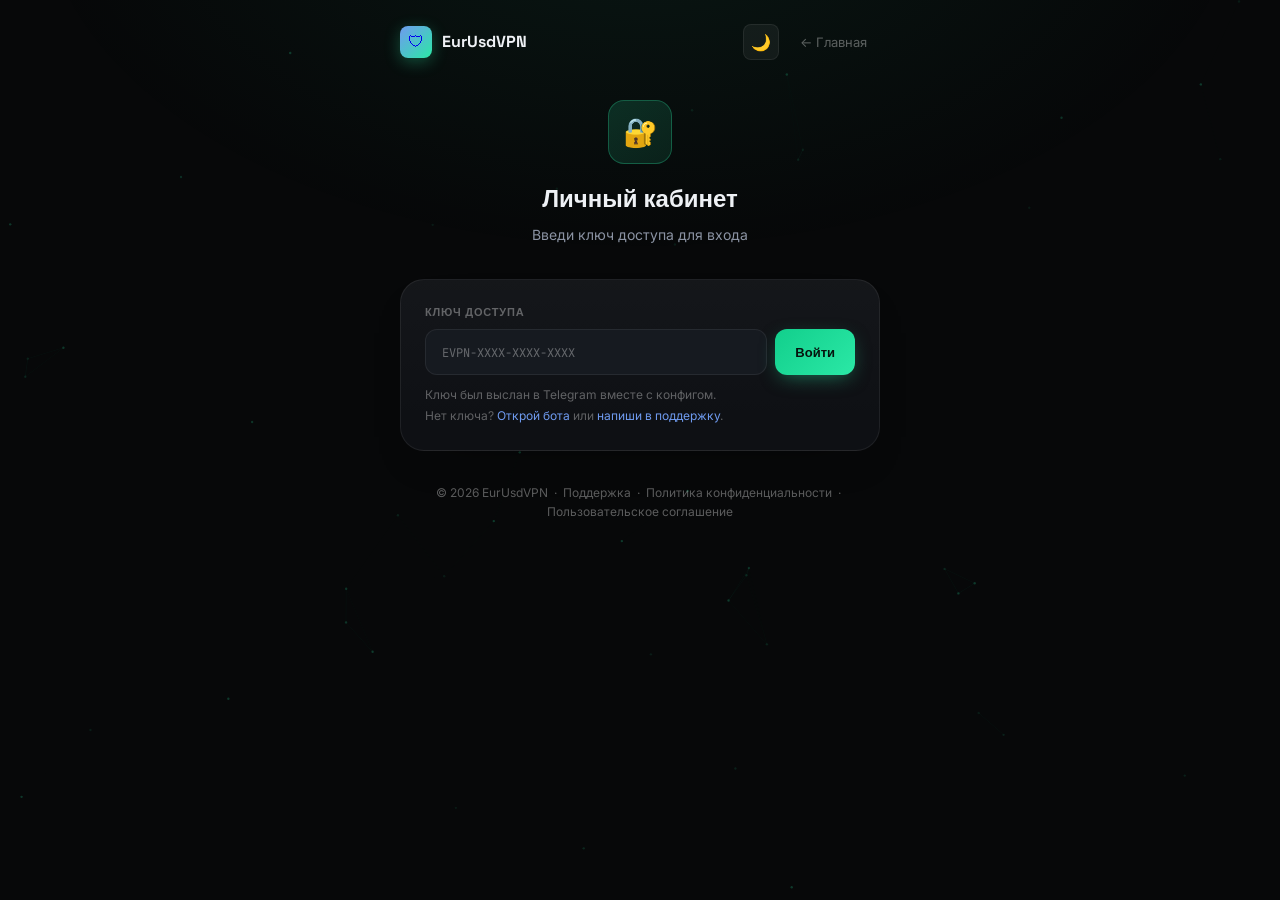
==== commit f07d0d76: "feat: device count selector 2-5 in miniapp, cabinet, bot (+69rub each above 2)" ====
--- a/cabinet.html
+++ b/cabinet.html
@@ -166,6 +166,8 @@
 .dev-btn:active{transform:scale(.95)}
 .dev-btn.danger:hover{background:rgba(248,113,113,.1);border-color:rgba(248,113,113,.3);color:var(--red)}
 .rename-row{display:flex;gap:6px;margin-top:8px;padding:10px;background:var(--bg3);border-radius:var(--r8);border:1px solid var(--border)}
+.cnt-btn{background:rgba(43,232,166,.06);border:1.5px solid var(--border);border-radius:var(--r8);color:var(--text3);font-family:'Space Grotesk',sans-serif;font-size:14px;font-weight:700;padding:9px 4px;text-align:center;cursor:pointer;transition:.2s;line-height:1.2;width:100%}
+.cnt-btn.sel{background:rgba(43,232,166,.12);border-color:var(--accent2);color:var(--accent)}
 .plan-card{background:var(--bg3);border:1.5px solid var(--border);border-radius:var(--r12);padding:14px;cursor:pointer;transition:all .2s var(--ease-out);text-align:center}
 .plan-card:hover{border-color:rgba(43,232,166,.3);transform:translateY(-1px)}
 .plan-card:active{transform:scale(.97)}
@@ -361,12 +363,21 @@
   <!-- RENEWAL CARD -->
   <div class="card" style="animation-delay:150ms">
     <div class="sec-title">🔄 Продлить подписку</div>
+    <div style="margin-bottom:14px">
+      <div style="font-size:12px;color:var(--text3);margin-bottom:8px">📱 Устройств — <span id="cabDevHint" style="color:var(--accent);font-weight:600">2 устройства — базовая цена</span></div>
+      <div style="display:grid;grid-template-columns:repeat(4,1fr);gap:6px">
+        <button class="cnt-btn sel" id="cBtn2" onclick="setCabDevCount(2)">2</button>
+        <button class="cnt-btn" id="cBtn3" onclick="setCabDevCount(3)">3<span style="display:block;font-size:9px;opacity:.65">+69₽</span></button>
+        <button class="cnt-btn" id="cBtn4" onclick="setCabDevCount(4)">4<span style="display:block;font-size:9px;opacity:.65">+138₽</span></button>
+        <button class="cnt-btn" id="cBtn5" onclick="setCabDevCount(5)">5<span style="display:block;font-size:9px;opacity:.65">+207₽</span></button>
+      </div>
+    </div>
     <div class="plans-grid">
-      <div class="plan-card" onclick="selPlan('7d',89,7)" data-k="7d"><div class="plan-n">7 дней</div><div class="plan-p">89₽</div></div>
-      <div class="plan-card hot" onclick="selPlan('1m',169,30)" data-k="1m"><div class="plan-n">1 месяц</div><div class="plan-p">169₽</div><div class="plan-badge">🔥 HIT</div></div>
-      <div class="plan-card" onclick="selPlan('3m',529,90)" data-k="3m"><div class="plan-n">3 месяца</div><div class="plan-p">529₽</div></div>
-      <div class="plan-card" onclick="selPlan('6m',829,180)" data-k="6m"><div class="plan-n">6 месяцев</div><div class="plan-p">829₽</div><div class="plan-badge">Выгодно</div></div>
-      <div class="plan-card sel" onclick="selPlan('1y',2000,365)" data-k="1y"><div class="plan-n">1 год</div><div class="plan-p">2000₽</div><div class="plan-badge">Максимум</div></div>
+      <div class="plan-card" onclick="selPlan('7d',89,7)" data-k="7d" data-base="89"><div class="plan-n">7 дней</div><div class="plan-p" id="cp_7d">89₽</div></div>
+      <div class="plan-card hot" onclick="selPlan('1m',169,30)" data-k="1m" data-base="169"><div class="plan-n">1 месяц</div><div class="plan-p" id="cp_1m">169₽</div><div class="plan-badge">🔥 HIT</div></div>
+      <div class="plan-card" onclick="selPlan('3m',529,90)" data-k="3m" data-base="529"><div class="plan-n">3 месяца</div><div class="plan-p" id="cp_3m">529₽</div></div>
+      <div class="plan-card" onclick="selPlan('6m',829,180)" data-k="6m" data-base="829"><div class="plan-n">6 месяцев</div><div class="plan-p" id="cp_6m">829₽</div><div class="plan-badge">Выгодно</div></div>
+      <div class="plan-card" onclick="selPlan('1y',2000,365)" data-k="1y" data-base="2000"><div class="plan-n">1 год</div><div class="plan-p" id="cp_1y">2000₽</div><div class="plan-badge">Максимум</div></div>
     </div>
     <div id="renewBlock" style="display:none;animation:enter .25s var(--ease-out)">
       <div class="req-box">
@@ -463,8 +474,32 @@
 const API = 'https://took-sentences-bacterial-albert.trycloudflare.com/api';
 const PLANS_MAP = {'3d':'🔹 3 дня','7d':'🔸 7 дней','1m':'⭐ 1 месяц','3m':'💎 3 месяца'};
 let currentConfig = '', currentToken = '', endDateTs = 0, countdownTimer = null, currentPlan = '1m', currentDaysLeft = 0;
-let selPlanData = {key:'3m',price:249,days:90};
+let selPlanData = {key:'3m',price:529,days:90,basePrice:529};
 let renewVisible = false;
+let cabDevCount = 2;
+
+function calcCabPrice(base, n){ return base + 69 * Math.max(0, n-2); }
+
+function setCabDevCount(n){
+  cabDevCount = n;
+  for(let i=2;i<=5;i++){
+    const b=document.getElementById('cBtn'+i);
+    if(b) b.className='cnt-btn'+(i===n?' sel':'');
+  }
+  const hint=document.getElementById('cabDevHint');
+  if(hint) hint.textContent = n<=2 ? '2 устройства — базовая цена' : `${n} устройства — база + ${(n-2)*69}₽`;
+  // обновляем цены в карточках
+  document.querySelectorAll('.plan-card[data-base]').forEach(el=>{
+    const base=parseInt(el.dataset.base)||0;
+    const priceEl=el.querySelector('.plan-p');
+    if(priceEl) priceEl.textContent=calcCabPrice(base,n)+'₽';
+  });
+  // пересчитываем выбранный план
+  if(selPlanData.basePrice){
+    selPlanData.price=calcCabPrice(selPlanData.basePrice,n);
+    document.getElementById('renewAmt').textContent=selPlanData.price+'₽';
+  }
+}
 
 // ── THEME ──
 function toggleTheme(){
@@ -601,6 +636,7 @@
   document.getElementById('planName').textContent=PLANS_MAP[d.plan]||d.plan;
   currentPlan = d.plan;
   currentDaysLeft = d.days_left;
+  setCabDevCount(Math.max(2, d.devices_count || 2)); // инициализируем селектор устройств
 
   // Progress
   const planDays={'3d':3,'7d':7,'1m':30,'3m':90}[d.plan]||30;
@@ -988,10 +1024,11 @@
 }
 
 // ── RENEWAL ──
-function selPlan(k,p,d){
-  selPlanData={key:k,price:p,days:d};
+function selPlan(k,basePrice,d){
+  const price=calcCabPrice(basePrice,cabDevCount);
+  selPlanData={key:k,price,days:d,basePrice};
   document.querySelectorAll('.plan-card').forEach(el=>el.classList.toggle('sel',el.dataset.k===k));
-  document.getElementById('renewAmt').textContent=p+'₽';
+  document.getElementById('renewAmt').textContent=price+'₽';
   if(renewVisible)document.getElementById('renewBlock').style.display='block';
 }
 function toggleRenew(){
@@ -1006,7 +1043,7 @@
   const btn=document.getElementById('renewBtn');
   btn.disabled=true;btn.textContent='⏳ Создаю платёж...';
   try{
-    const r=await fetch(`${API}/buy`,{method:'POST',headers:{'Content-Type':'application/json'},body:JSON.stringify({token:currentToken,plan:selPlanData.key}),signal:AbortSignal.timeout(15000)});
+    const r=await fetch(`${API}/buy`,{method:'POST',headers:{'Content-Type':'application/json'},body:JSON.stringify({token:currentToken,plan:selPlanData.key,devices_count:cabDevCount}),signal:AbortSignal.timeout(15000)});
     const d=await r.json();
     if(d.status==='ok' && d.redirect){
       window.open(d.redirect,'_blank');
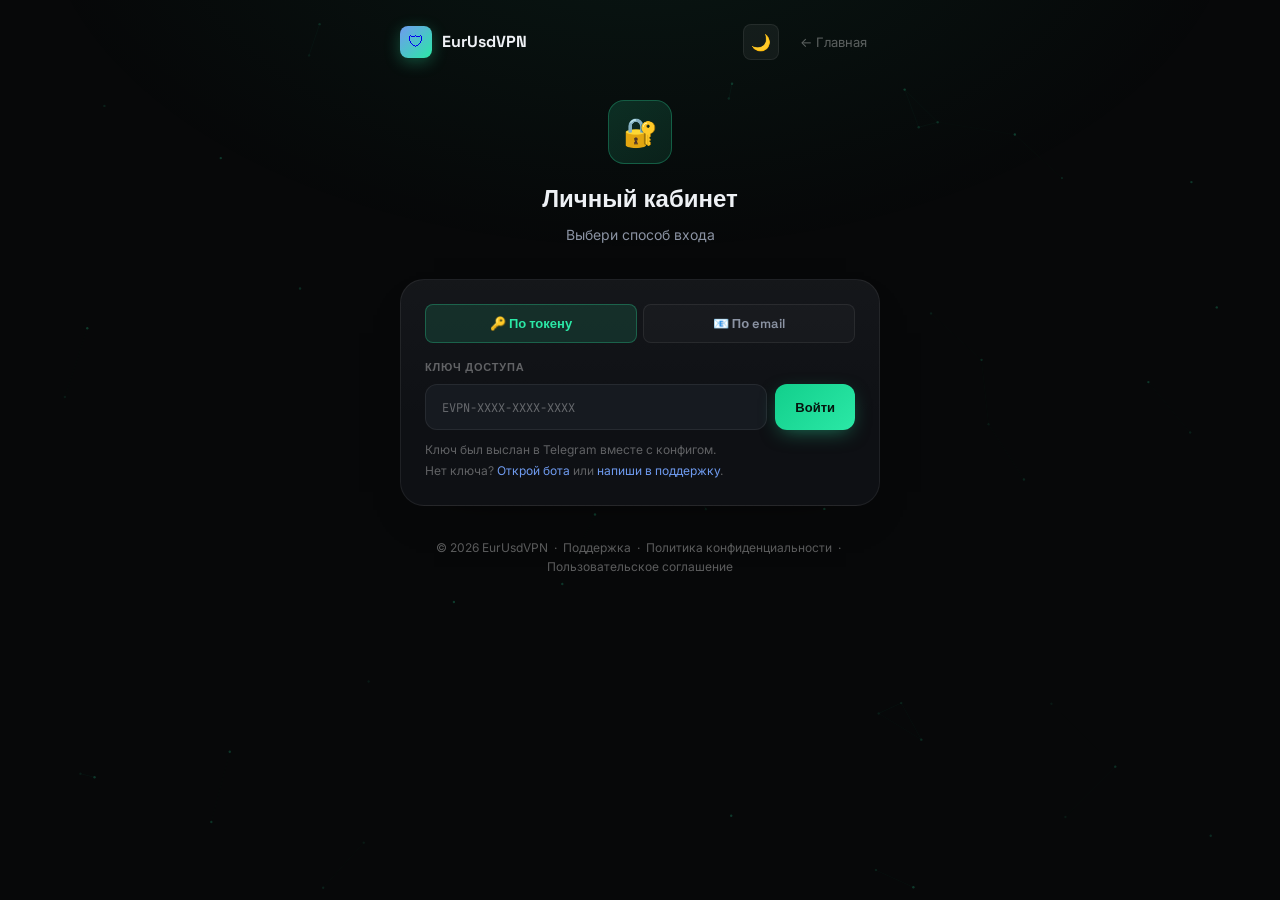
==== commit 95915a61: "Add email login/register/reset to cabinet" ====
--- a/cabinet.html
+++ b/cabinet.html
@@ -96,6 +96,13 @@
 .hint a:hover{text-decoration:underline}
 .err-box{background:rgba(248,113,113,.08);border:1px solid rgba(248,113,113,.2);border-radius:var(--r12);padding:12px 14px;font-size:13px;color:var(--red);display:none;margin-top:10px;animation:enter .2s var(--ease-out)}
 .ok-box{background:rgba(52,211,153,.08);border:1px solid rgba(52,211,153,.2);border-radius:var(--r12);padding:12px 14px;font-size:13px;color:var(--green);display:none;margin-top:10px;animation:enter .2s var(--ease-out)}
+
+/* ── AUTH TABS ── */
+.auth-tabs{display:flex;gap:6px;margin-bottom:16px}
+.auth-tab{flex:1;padding:10px 8px;border-radius:var(--r8);font-family:'Space Grotesk',sans-serif;font-size:13px;font-weight:600;cursor:pointer;border:1px solid var(--border);background:var(--card);color:var(--text2);transition:all .2s var(--ease-out)}
+.auth-tab:hover{background:var(--bg3)}
+.auth-tab.at-active{background:rgba(43,232,166,.12);border-color:var(--border2);color:var(--accent)}
+.inp-plain{text-transform:none!important;letter-spacing:normal!important;font-size:14px!important;font-weight:500!important;width:100%;margin-bottom:10px}
 
 /* ── DASHBOARD ── */
 .dash{display:none;animation:enter .4s var(--ease-out) both}
@@ -247,16 +254,89 @@
   <div class="login-hero">
     <div class="login-icon">🔐</div>
     <h1 class="login-title">Личный кабинет</h1>
-    <p class="login-sub">Введи ключ доступа для входа</p>
+    <p class="login-sub">Выбери способ входа</p>
   </div>
   <div class="card">
-    <label class="field-label">Ключ доступа</label>
-    <div class="field-row">
-      <input class="inp" id="tokenInput" type="text" placeholder="EVPN-XXXX-XXXX-XXXX" maxlength="19" oninput="formatToken(this)" onkeydown="if(event.key==='Enter')login()">
-      <button class="btn btn-primary" id="loginBtn" onclick="login()">Войти</button>
-    </div>
-    <div class="hint">Ключ был выслан в Telegram вместе с конфигом.<br>Нет ключа? <a href="https://t.me/EurUsdVpnService_bot">Открой бота</a> или <a href="https://t.me/eurusdvpnservicemanager">напиши в поддержку</a>.</div>
-    <div class="err-box" id="loginErr"></div>
+    <div class="auth-tabs">
+      <button class="auth-tab at-active" id="tabToken" onclick="switchAuthTab('token')">🔑 По токену</button>
+      <button class="auth-tab" id="tabEmail" onclick="switchAuthTab('email')">📧 По email</button>
+    </div>
+
+    <!-- TOKEN PANEL -->
+    <div id="authTokenPanel">
+      <label class="field-label">Ключ доступа</label>
+      <div class="field-row">
+        <input class="inp" id="tokenInput" type="text" placeholder="EVPN-XXXX-XXXX-XXXX" maxlength="19" oninput="formatToken(this)" onkeydown="if(event.key==='Enter')login()">
+        <button class="btn btn-primary" id="loginBtn" onclick="login()">Войти</button>
+      </div>
+      <div class="hint">Ключ был выслан в Telegram вместе с конфигом.<br>Нет ключа? <a href="https://t.me/EurUsdVpnService_bot">Открой бота</a> или <a href="https://t.me/eurusdvpnservicemanager">напиши в поддержку</a>.</div>
+      <div class="err-box" id="loginErr"></div>
+    </div>
+
+    <!-- EMAIL PANEL -->
+    <div id="authEmailPanel" style="display:none">
+
+      <!-- Email login -->
+      <div id="emLoginPanel">
+        <label class="field-label">Email</label>
+        <input class="inp inp-plain" id="emLoginEmail" type="email" placeholder="you@example.com" onkeydown="if(event.key==='Enter')emailLogin()">
+        <label class="field-label">Пароль</label>
+        <input class="inp inp-plain" id="emLoginPw" type="password" placeholder="••••••••" onkeydown="if(event.key==='Enter')emailLogin()">
+        <button class="btn btn-primary btn-block" id="emLoginBtn" onclick="emailLogin()">Войти</button>
+        <div class="err-box" id="emLoginErr"></div>
+        <div class="hint" style="margin-top:12px">
+          Нет аккаунта? <a href="#" onclick="emShowReg();return false">Создать пароль</a>
+          &nbsp;·&nbsp;
+          <a href="#" onclick="emShowReset();return false">Забыл пароль</a>
+        </div>
+      </div>
+
+      <!-- Register step 1: email -->
+      <div id="emRegStep1Panel" style="display:none">
+        <div class="hint" style="margin-bottom:12px;margin-top:4px">Привяжи email в боте (👤 Профиль → «📧 Привязать email»), затем создай пароль здесь.</div>
+        <label class="field-label">Email</label>
+        <input class="inp inp-plain" id="emRegEmail" type="email" placeholder="you@example.com">
+        <button class="btn btn-primary btn-block" id="emRegSendBtn" onclick="emSendRegOtp()">Отправить код</button>
+        <div class="err-box" id="emRegErr"></div>
+        <div class="hint" style="margin-top:12px"><a href="#" onclick="emShowLogin();return false">← Назад</a></div>
+      </div>
+
+      <!-- Register step 2: otp + password -->
+      <div id="emRegStep2Panel" style="display:none">
+        <label class="field-label">Код из письма</label>
+        <input class="inp inp-plain" id="emRegOtp" type="text" placeholder="000000" maxlength="6" style="text-align:center;letter-spacing:6px" oninput="this.value=this.value.replace(/\D/g,'')">
+        <label class="field-label">Новый пароль</label>
+        <input class="inp inp-plain" id="emRegPw" type="password" placeholder="минимум 8 символов">
+        <label class="field-label">Повтори пароль</label>
+        <input class="inp inp-plain" id="emRegPw2" type="password" placeholder="••••••••">
+        <button class="btn btn-primary btn-block" id="emRegConfirmBtn" onclick="emRegisterConfirm()">Зарегистрироваться</button>
+        <div class="err-box" id="emRegStep2Err"></div>
+        <div class="hint" style="margin-top:12px"><a href="#" onclick="emShowReg();return false">← Назад</a></div>
+      </div>
+
+      <!-- Reset step 1: email -->
+      <div id="emResetStep1Panel" style="display:none">
+        <label class="field-label">Email</label>
+        <input class="inp inp-plain" id="emResetEmail" type="email" placeholder="you@example.com">
+        <button class="btn btn-primary btn-block" id="emResetSendBtn" onclick="emSendResetOtp()">Отправить код</button>
+        <div class="err-box" id="emResetErr"></div>
+        <div class="hint" style="margin-top:12px"><a href="#" onclick="emShowLogin();return false">← Назад</a></div>
+      </div>
+
+      <!-- Reset step 2: otp + new password -->
+      <div id="emResetStep2Panel" style="display:none">
+        <label class="field-label">Код из письма</label>
+        <input class="inp inp-plain" id="emResetOtp" type="text" placeholder="000000" maxlength="6" style="text-align:center;letter-spacing:6px" oninput="this.value=this.value.replace(/\D/g,'')">
+        <label class="field-label">Новый пароль</label>
+        <input class="inp inp-plain" id="emResetPw" type="password" placeholder="минимум 8 символов">
+        <label class="field-label">Повтори пароль</label>
+        <input class="inp inp-plain" id="emResetPw2" type="password" placeholder="••••••••">
+        <button class="btn btn-primary btn-block" id="emResetConfirmBtn" onclick="emResetConfirm()">Сохранить пароль</button>
+        <div class="err-box" id="emResetStep2Err"></div>
+        <div class="hint" style="margin-top:12px"><a href="#" onclick="emShowReset();return false">← Назад</a></div>
+      </div>
+
+    </div><!-- /authEmailPanel -->
   </div>
 </div>
 
@@ -543,6 +623,109 @@
   requestAnimationFrame(draw);
 }
 draw();
+
+// ── AUTH TABS ──
+function switchAuthTab(tab){
+  document.getElementById('authTokenPanel').style.display=tab==='token'?'':'none';
+  document.getElementById('authEmailPanel').style.display=tab==='email'?'':'none';
+  document.getElementById('tabToken').className='auth-tab'+(tab==='token'?' at-active':'');
+  document.getElementById('tabEmail').className='auth-tab'+(tab==='email'?' at-active':'');
+}
+const _emPanels=['emLoginPanel','emRegStep1Panel','emRegStep2Panel','emResetStep1Panel','emResetStep2Panel'];
+function _emShow(id){_emPanels.forEach(p=>document.getElementById(p).style.display=p===id?'':'none');}
+function emShowLogin(){_emShow('emLoginPanel');}
+function emShowReg(){_emShow('emRegStep1Panel');}
+function emShowReset(){_emShow('emResetStep1Panel');}
+
+// ── EMAIL LOGIN ──
+async function emailLogin(){
+  const email=document.getElementById('emLoginEmail').value.trim();
+  const pw=document.getElementById('emLoginPw').value;
+  const btn=document.getElementById('emLoginBtn');
+  hideErr('emLoginErr');
+  btn.disabled=true;btn.textContent='...';
+  try{
+    const r=await fetch(`${API}/email_login`,{method:'POST',headers:{'Content-Type':'application/json'},
+      body:JSON.stringify({email,password:pw}),signal:AbortSignal.timeout(8000)});
+    const d=await r.json();
+    if(d.status!=='ok'){showErr('emLoginErr',d.msg||'Ошибка');btn.disabled=false;btn.textContent='Войти';return;}
+    currentToken=d.token;localStorage.setItem('evpn_token',d.token);
+    const r2=await fetch(`${API}/cabinet?token=${d.token}`,{signal:AbortSignal.timeout(8000)});
+    const d2=await r2.json();
+    if(d2.config) currentConfig=d2.config;
+    showDash(d2);
+  }catch(e){showErr('emLoginErr','Ошибка соединения');btn.disabled=false;btn.textContent='Войти';}
+}
+
+// ── EMAIL REGISTER (create password for existing linked email) ──
+async function emSendRegOtp(){
+  const email=document.getElementById('emRegEmail').value.trim();
+  const btn=document.getElementById('emRegSendBtn');
+  hideErr('emRegErr');btn.disabled=true;btn.textContent='...';
+  try{
+    const r=await fetch(`${API}/email_send_otp`,{method:'POST',headers:{'Content-Type':'application/json'},
+      body:JSON.stringify({email,purpose:'verify'}),signal:AbortSignal.timeout(10000)});
+    const d=await r.json();
+    if(d.status!=='ok'){showErr('emRegErr',d.msg||'Ошибка');btn.disabled=false;btn.textContent='Отправить код';return;}
+    _emShow('emRegStep2Panel');
+  }catch(e){showErr('emRegErr','Ошибка соединения');btn.disabled=false;btn.textContent='Отправить код';}
+}
+async function emRegisterConfirm(){
+  const email=document.getElementById('emRegEmail').value.trim();
+  const otp=document.getElementById('emRegOtp').value.trim();
+  const pw=document.getElementById('emRegPw').value;
+  const pw2=document.getElementById('emRegPw2').value;
+  const btn=document.getElementById('emRegConfirmBtn');
+  hideErr('emRegStep2Err');
+  if(pw!==pw2){showErr('emRegStep2Err','Пароли не совпадают');return;}
+  if(pw.length<8){showErr('emRegStep2Err','Пароль минимум 8 символов');return;}
+  btn.disabled=true;btn.textContent='...';
+  try{
+    const r=await fetch(`${API}/email_register`,{method:'POST',headers:{'Content-Type':'application/json'},
+      body:JSON.stringify({email,otp,password:pw}),signal:AbortSignal.timeout(10000)});
+    const d=await r.json();
+    if(d.status!=='ok'){showErr('emRegStep2Err',d.msg||'Ошибка');btn.disabled=false;btn.textContent='Зарегистрироваться';return;}
+    currentToken=d.token;localStorage.setItem('evpn_token',d.token);
+    const r2=await fetch(`${API}/cabinet?token=${d.token}`,{signal:AbortSignal.timeout(8000)});
+    const d2=await r2.json();
+    if(d2.config) currentConfig=d2.config;
+    showDash(d2);
+  }catch(e){showErr('emRegStep2Err','Ошибка соединения');btn.disabled=false;btn.textContent='Зарегистрироваться';}
+}
+
+// ── PASSWORD RESET ──
+async function emSendResetOtp(){
+  const email=document.getElementById('emResetEmail').value.trim();
+  const btn=document.getElementById('emResetSendBtn');
+  hideErr('emResetErr');btn.disabled=true;btn.textContent='...';
+  try{
+    await fetch(`${API}/email_send_otp`,{method:'POST',headers:{'Content-Type':'application/json'},
+      body:JSON.stringify({email,purpose:'reset'}),signal:AbortSignal.timeout(10000)});
+    _emShow('emResetStep2Panel');
+  }catch(e){showErr('emResetErr','Ошибка соединения');btn.disabled=false;btn.textContent='Отправить код';}
+}
+async function emResetConfirm(){
+  const email=document.getElementById('emResetEmail').value.trim();
+  const otp=document.getElementById('emResetOtp').value.trim();
+  const pw=document.getElementById('emResetPw').value;
+  const pw2=document.getElementById('emResetPw2').value;
+  const btn=document.getElementById('emResetConfirmBtn');
+  hideErr('emResetStep2Err');
+  if(pw!==pw2){showErr('emResetStep2Err','Пароли не совпадают');return;}
+  if(pw.length<8){showErr('emResetStep2Err','Пароль минимум 8 символов');return;}
+  btn.disabled=true;btn.textContent='...';
+  try{
+    const r=await fetch(`${API}/email_reset_confirm`,{method:'POST',headers:{'Content-Type':'application/json'},
+      body:JSON.stringify({email,otp,new_password:pw}),signal:AbortSignal.timeout(10000)});
+    const d=await r.json();
+    if(d.status!=='ok'){showErr('emResetStep2Err',d.msg||'Ошибка');btn.disabled=false;btn.textContent='Сохранить пароль';return;}
+    currentToken=d.token;localStorage.setItem('evpn_token',d.token);
+    const r2=await fetch(`${API}/cabinet?token=${d.token}`,{signal:AbortSignal.timeout(8000)});
+    const d2=await r2.json();
+    if(d2.config) currentConfig=d2.config;
+    showDash(d2);
+  }catch(e){showErr('emResetStep2Err','Ошибка соединения');btn.disabled=false;btn.textContent='Сохранить пароль';}
+}
 
 // ── TOKEN FORMAT ──
 function formatToken(el){
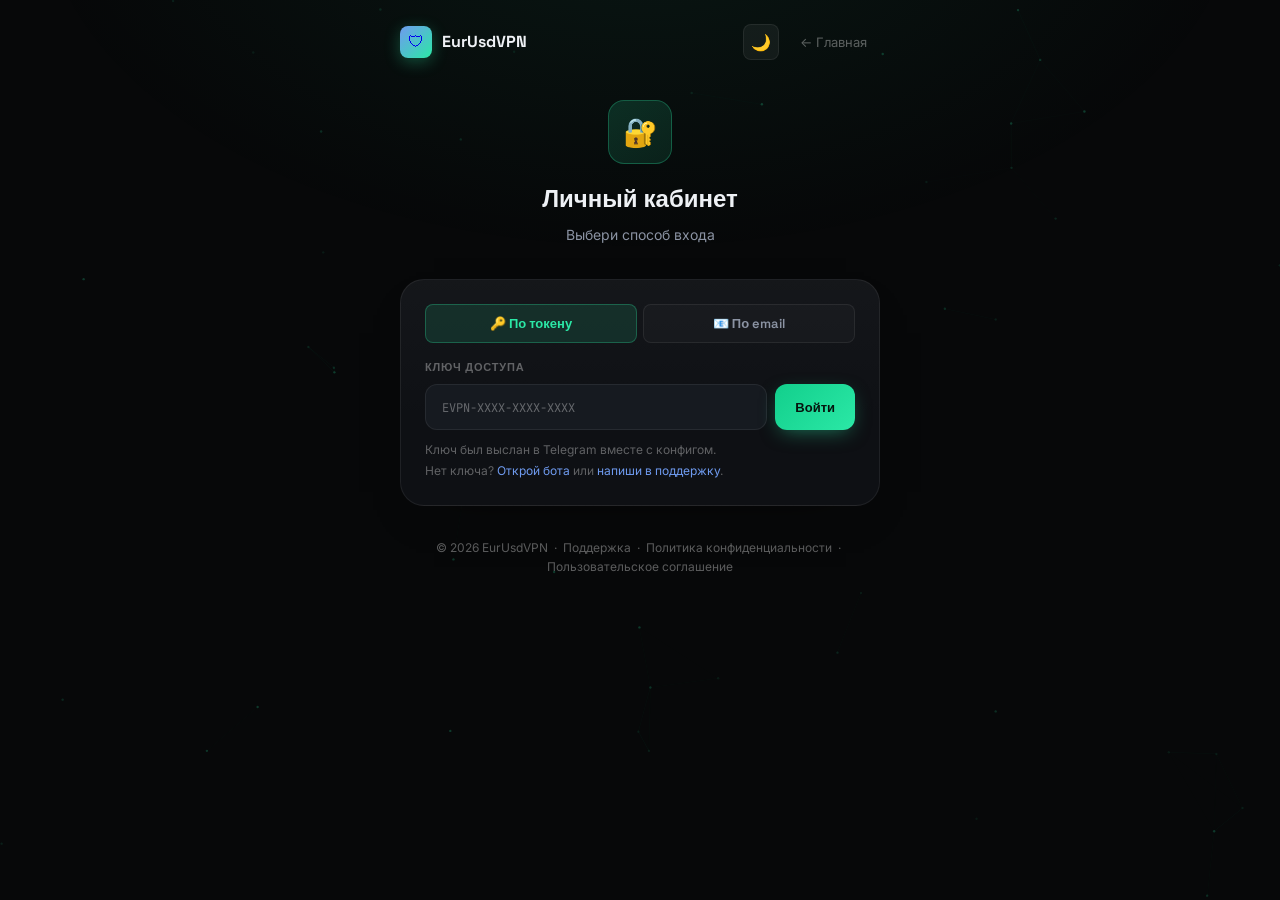
==== commit bfcaa768: "Email auth: separate register/login, TG link banner, no-bot-first flow" ====
--- a/cabinet.html
+++ b/cabinet.html
@@ -276,8 +276,17 @@
     <!-- EMAIL PANEL -->
     <div id="authEmailPanel" style="display:none">
 
+      <!-- Выбор: войти или зарегистрироваться -->
+      <div id="emChoicePanel">
+        <button class="btn btn-primary btn-block" style="margin-bottom:8px" onclick="emShowLogin()">Войти</button>
+        <button class="btn btn-ghost btn-block" onclick="emShowReg()">Зарегистрироваться</button>
+        <div class="hint" style="margin-top:12px">
+          <a href="#" onclick="emShowReset();return false">Забыл пароль</a>
+        </div>
+      </div>
+
       <!-- Email login -->
-      <div id="emLoginPanel">
+      <div id="emLoginPanel" style="display:none">
         <label class="field-label">Email</label>
         <input class="inp inp-plain" id="emLoginEmail" type="email" placeholder="you@example.com" onkeydown="if(event.key==='Enter')emailLogin()">
         <label class="field-label">Пароль</label>
@@ -285,31 +294,30 @@
         <button class="btn btn-primary btn-block" id="emLoginBtn" onclick="emailLogin()">Войти</button>
         <div class="err-box" id="emLoginErr"></div>
         <div class="hint" style="margin-top:12px">
-          Нет аккаунта? <a href="#" onclick="emShowReg();return false">Создать пароль</a>
+          <a href="#" onclick="emShowChoice();return false">← Назад</a>
           &nbsp;·&nbsp;
           <a href="#" onclick="emShowReset();return false">Забыл пароль</a>
         </div>
       </div>
 
-      <!-- Register step 1: email -->
+      <!-- Register step 1: email + OTP -->
       <div id="emRegStep1Panel" style="display:none">
-        <div class="hint" style="margin-bottom:12px;margin-top:4px">Привяжи email в боте (👤 Профиль → «📧 Привязать email»), затем создай пароль здесь.</div>
         <label class="field-label">Email</label>
         <input class="inp inp-plain" id="emRegEmail" type="email" placeholder="you@example.com">
-        <button class="btn btn-primary btn-block" id="emRegSendBtn" onclick="emSendRegOtp()">Отправить код</button>
+        <button class="btn btn-primary btn-block" id="emRegSendBtn" onclick="emSendRegOtp()">Отправить код подтверждения</button>
         <div class="err-box" id="emRegErr"></div>
-        <div class="hint" style="margin-top:12px"><a href="#" onclick="emShowLogin();return false">← Назад</a></div>
+        <div class="hint" style="margin-top:12px"><a href="#" onclick="emShowChoice();return false">← Назад</a></div>
       </div>
 
       <!-- Register step 2: otp + password -->
       <div id="emRegStep2Panel" style="display:none">
         <label class="field-label">Код из письма</label>
         <input class="inp inp-plain" id="emRegOtp" type="text" placeholder="000000" maxlength="6" style="text-align:center;letter-spacing:6px" oninput="this.value=this.value.replace(/\D/g,'')">
-        <label class="field-label">Новый пароль</label>
+        <label class="field-label">Придумай пароль</label>
         <input class="inp inp-plain" id="emRegPw" type="password" placeholder="минимум 8 символов">
         <label class="field-label">Повтори пароль</label>
         <input class="inp inp-plain" id="emRegPw2" type="password" placeholder="••••••••">
-        <button class="btn btn-primary btn-block" id="emRegConfirmBtn" onclick="emRegisterConfirm()">Зарегистрироваться</button>
+        <button class="btn btn-primary btn-block" id="emRegConfirmBtn" onclick="emRegisterConfirm()">Создать аккаунт</button>
         <div class="err-box" id="emRegStep2Err"></div>
         <div class="hint" style="margin-top:12px"><a href="#" onclick="emShowReg();return false">← Назад</a></div>
       </div>
@@ -320,7 +328,7 @@
         <input class="inp inp-plain" id="emResetEmail" type="email" placeholder="you@example.com">
         <button class="btn btn-primary btn-block" id="emResetSendBtn" onclick="emSendResetOtp()">Отправить код</button>
         <div class="err-box" id="emResetErr"></div>
-        <div class="hint" style="margin-top:12px"><a href="#" onclick="emShowLogin();return false">← Назад</a></div>
+        <div class="hint" style="margin-top:12px"><a href="#" onclick="emShowChoice();return false">← Назад</a></div>
       </div>
 
       <!-- Reset step 2: otp + new password -->
@@ -342,6 +350,18 @@
 
 <!-- DASHBOARD -->
 <div class="dash" id="dashView">
+
+  <!-- TG LINK BANNER (email auth без привязки Telegram) -->
+  <div class="card" id="tgLinkBanner" style="display:none;text-align:center;padding:22px;border-color:rgba(255,176,32,.35);background:rgba(255,176,32,.05)">
+    <div style="font-size:28px;margin-bottom:10px">🔗</div>
+    <div style="font-family:'Space Grotesk',sans-serif;font-weight:700;font-size:16px;margin-bottom:8px;color:var(--amber)">Привяжи Telegram-аккаунт</div>
+    <div style="color:var(--text2);font-size:13px;line-height:1.6;margin-bottom:16px">
+      Чтобы видеть подписку и конфиги, открой бота и нажми<br>
+      <b>👤 Профиль → 📧 Привязать email</b><br>
+      Введи тот же email, что использовал при регистрации.
+    </div>
+    <a href="https://t.me/EurUsdVpnService_bot" class="btn btn-primary" style="display:inline-block;text-decoration:none">Открыть бота</a>
+  </div>
 
   <!-- STATUS CARD -->
   <div class="card" style="animation-delay:0ms">
@@ -630,9 +650,11 @@
   document.getElementById('authEmailPanel').style.display=tab==='email'?'':'none';
   document.getElementById('tabToken').className='auth-tab'+(tab==='token'?' at-active':'');
   document.getElementById('tabEmail').className='auth-tab'+(tab==='email'?' at-active':'');
-}
-const _emPanels=['emLoginPanel','emRegStep1Panel','emRegStep2Panel','emResetStep1Panel','emResetStep2Panel'];
+  if(tab==='email') emShowChoice();
+}
+const _emPanels=['emChoicePanel','emLoginPanel','emRegStep1Panel','emRegStep2Panel','emResetStep1Panel','emResetStep2Panel'];
 function _emShow(id){_emPanels.forEach(p=>document.getElementById(p).style.display=p===id?'':'none');}
+function emShowChoice(){_emShow('emChoicePanel');}
 function emShowLogin(){_emShow('emLoginPanel');}
 function emShowReg(){_emShow('emRegStep1Panel');}
 function emShowReset(){_emShow('emResetStep1Panel');}
@@ -765,6 +787,11 @@
   document.getElementById('loginView').style.display='none';
   const dash=document.getElementById('dashView');
   dash.style.display='block';
+
+  // Email без привязки TG
+  if(d.no_tg_link){
+    document.getElementById('tgLinkBanner').style.display='block';
+  }
 
   // Нет подписки
   if(d.no_sub){
@@ -1291,8 +1318,11 @@
   clearInterval(countdownTimer);
   currentConfig='';currentToken='';endDateTs=0;
   document.getElementById('dashView').style.display='none';
+  document.getElementById('tgLinkBanner').style.display='none';
   document.getElementById('loginView').style.display='block';
   document.getElementById('tokenInput').value='';
+  // Сбрасываем email-панель на выбор
+  switchAuthTab('token');
   const btn=document.getElementById('loginBtn');btn.disabled=false;btn.textContent='Войти';
 }
 </script>
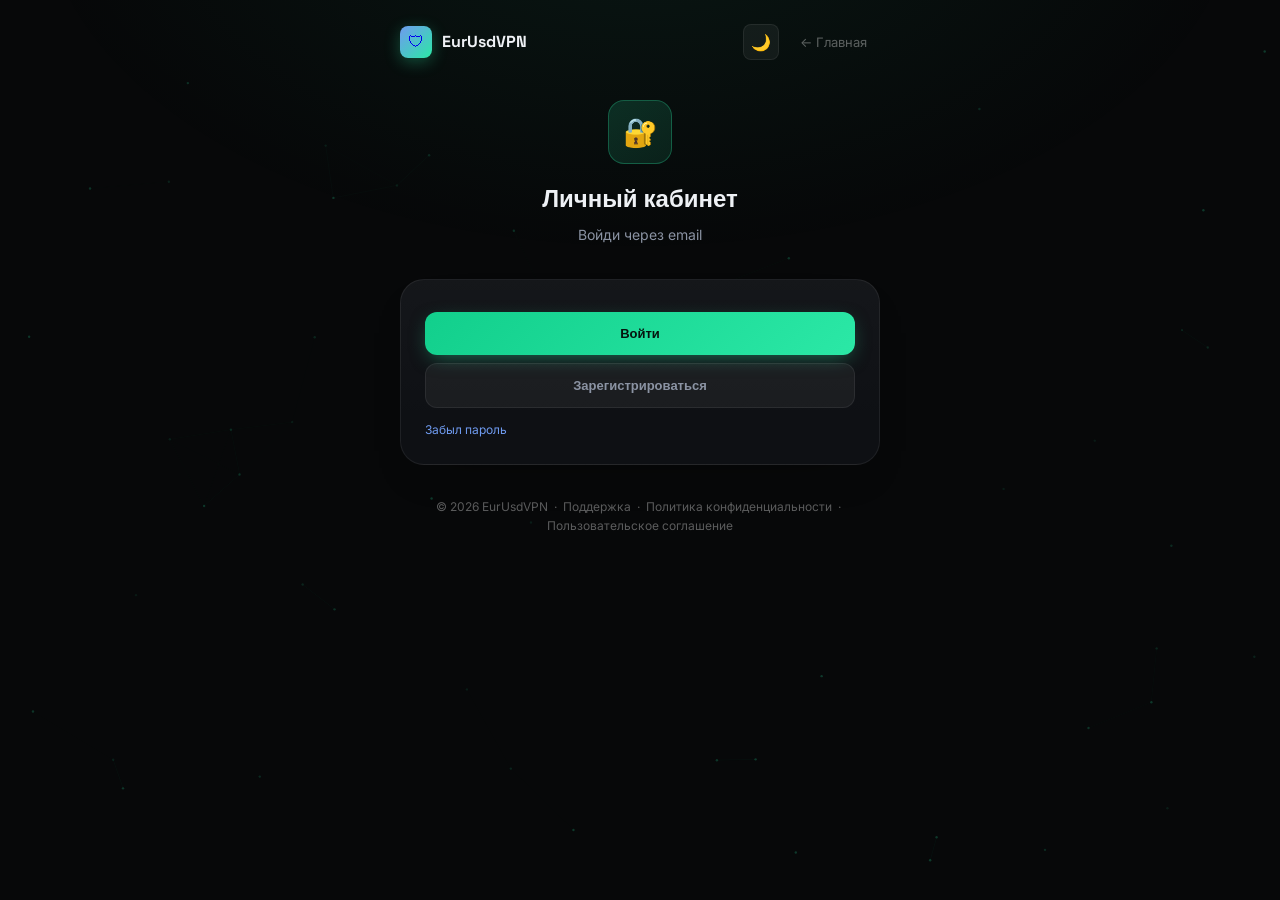
==== commit 1fdec1d9: "Remove token auth from cabinet, email-only login + set password hint" ====
--- a/cabinet.html
+++ b/cabinet.html
@@ -254,27 +254,12 @@
   <div class="login-hero">
     <div class="login-icon">🔐</div>
     <h1 class="login-title">Личный кабинет</h1>
-    <p class="login-sub">Выбери способ входа</p>
+    <p class="login-sub">Войди через email</p>
   </div>
   <div class="card">
-    <div class="auth-tabs">
-      <button class="auth-tab at-active" id="tabToken" onclick="switchAuthTab('token')">🔑 По токену</button>
-      <button class="auth-tab" id="tabEmail" onclick="switchAuthTab('email')">📧 По email</button>
-    </div>
-
-    <!-- TOKEN PANEL -->
-    <div id="authTokenPanel">
-      <label class="field-label">Ключ доступа</label>
-      <div class="field-row">
-        <input class="inp" id="tokenInput" type="text" placeholder="EVPN-XXXX-XXXX-XXXX" maxlength="19" oninput="formatToken(this)" onkeydown="if(event.key==='Enter')login()">
-        <button class="btn btn-primary" id="loginBtn" onclick="login()">Войти</button>
-      </div>
-      <div class="hint">Ключ был выслан в Telegram вместе с конфигом.<br>Нет ключа? <a href="https://t.me/EurUsdVpnService_bot">Открой бота</a> или <a href="https://t.me/eurusdvpnservicemanager">напиши в поддержку</a>.</div>
-      <div class="err-box" id="loginErr"></div>
-    </div>
 
     <!-- EMAIL PANEL -->
-    <div id="authEmailPanel" style="display:none">
+    <div id="authEmailPanel">
 
       <!-- Выбор: войти или зарегистрироваться -->
       <div id="emChoicePanel">
@@ -358,7 +343,8 @@
     <div style="color:var(--text2);font-size:13px;line-height:1.6;margin-bottom:16px">
       Чтобы видеть подписку и конфиги, открой бота и нажми<br>
       <b>👤 Профиль → 📧 Привязать email</b><br>
-      Введи тот же email, что использовал при регистрации.
+      После привязки можно сразу установить пароль через бота:<br>
+      <b>👤 Профиль → 🔐 Установить пароль кабинета</b>
     </div>
     <a href="https://t.me/EurUsdVpnService_bot" class="btn btn-primary" style="display:inline-block;text-decoration:none">Открыть бота</a>
   </div>
@@ -644,14 +630,7 @@
 }
 draw();
 
-// ── AUTH TABS ──
-function switchAuthTab(tab){
-  document.getElementById('authTokenPanel').style.display=tab==='token'?'':'none';
-  document.getElementById('authEmailPanel').style.display=tab==='email'?'':'none';
-  document.getElementById('tabToken').className='auth-tab'+(tab==='token'?' at-active':'');
-  document.getElementById('tabEmail').className='auth-tab'+(tab==='email'?' at-active':'');
-  if(tab==='email') emShowChoice();
-}
+// ── EMAIL PANELS ──
 const _emPanels=['emChoicePanel','emLoginPanel','emRegStep1Panel','emRegStep2Panel','emResetStep1Panel','emResetStep2Panel'];
 function _emShow(id){_emPanels.forEach(p=>document.getElementById(p).style.display=p===id?'':'none');}
 function emShowChoice(){_emShow('emChoicePanel');}
@@ -761,27 +740,15 @@
   el.value=parts.length>0?'EVPN-'+parts.join('-'):'';
 }
 
-// Auto-login
-const urlToken=new URLSearchParams(location.search).get('token');
-if(urlToken){document.getElementById('tokenInput').value=urlToken;login();}
-else{const s=localStorage.getItem('evpn_token');if(s){document.getElementById('tokenInput').value=s;login();}}
-
-async function login(){
-  const raw=document.getElementById('tokenInput').value.trim();
-  if(raw.replace(/[^A-Z0-9]/g,'').length<12){showErr('loginErr','Введи полный ключ доступа');return;}
-  const btn=document.getElementById('loginBtn');
-  btn.disabled=true;btn.textContent='...';
-  hideErr('loginErr');
-  try{
-    const r=await fetch(`${API}/cabinet?token=${raw}`,{signal:AbortSignal.timeout(8000)});
-    const d=await r.json();
-    if(d.status!=='ok'){showErr('loginErr',d.msg||'Ключ не найден');btn.disabled=false;btn.textContent='Войти';return;}
-    currentToken=raw;
-    localStorage.setItem('evpn_token',raw);
-    if(d.config) currentConfig=d.config;
-    showDash(d);
-  }catch(e){showErr('loginErr','Ошибка соединения. Попробуй позже.');btn.disabled=false;btn.textContent='Войти';}
-}
+// Auto-login from saved token (email session)
+(function(){
+  const s=localStorage.getItem('evpn_token');
+  if(!s) return;
+  fetch(`${API}/cabinet?token=${s}`,{signal:AbortSignal.timeout(8000)})
+    .then(r=>r.json()).then(d=>{
+      if(d.status==='ok'){currentToken=s;if(d.config)currentConfig=d.config;showDash(d);}
+    }).catch(()=>{});
+})();
 
 function showDash(d){
   document.getElementById('loginView').style.display='none';
@@ -1320,10 +1287,7 @@
   document.getElementById('dashView').style.display='none';
   document.getElementById('tgLinkBanner').style.display='none';
   document.getElementById('loginView').style.display='block';
-  document.getElementById('tokenInput').value='';
-  // Сбрасываем email-панель на выбор
-  switchAuthTab('token');
-  const btn=document.getElementById('loginBtn');btn.disabled=false;btn.textContent='Войти';
+  emShowChoice();
 }
 </script>
 </body>
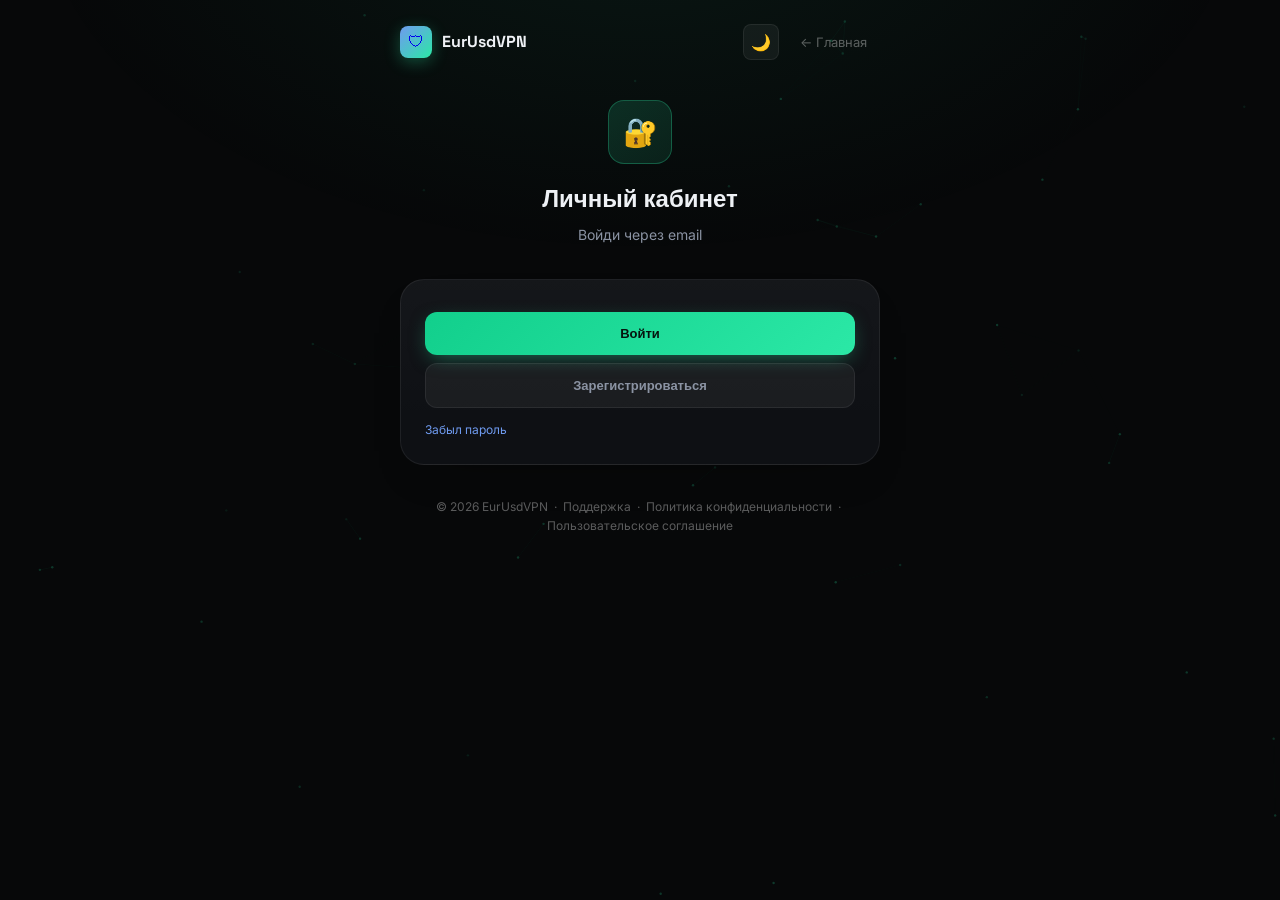
==== commit 8bdae23c: "Fix duplicate buyCard on repeated showDash calls" ====
--- a/cabinet.html
+++ b/cabinet.html
@@ -778,8 +778,11 @@
     document.getElementById('cdH').textContent='——';
     document.getElementById('cdM').textContent='——';
     document.getElementById('cdS').textContent='——';
-    // Показываем кнопку покупки
+    // Показываем кнопку покупки (удаляем предыдущую если есть)
+    const existingBuyCard = document.getElementById('buyCard');
+    if(existingBuyCard) existingBuyCard.remove();
     const buyCard = document.createElement('div');
+    buyCard.id = 'buyCard';
     buyCard.className = 'card';
     buyCard.style.textAlign = 'center';
     buyCard.style.padding = '24px';
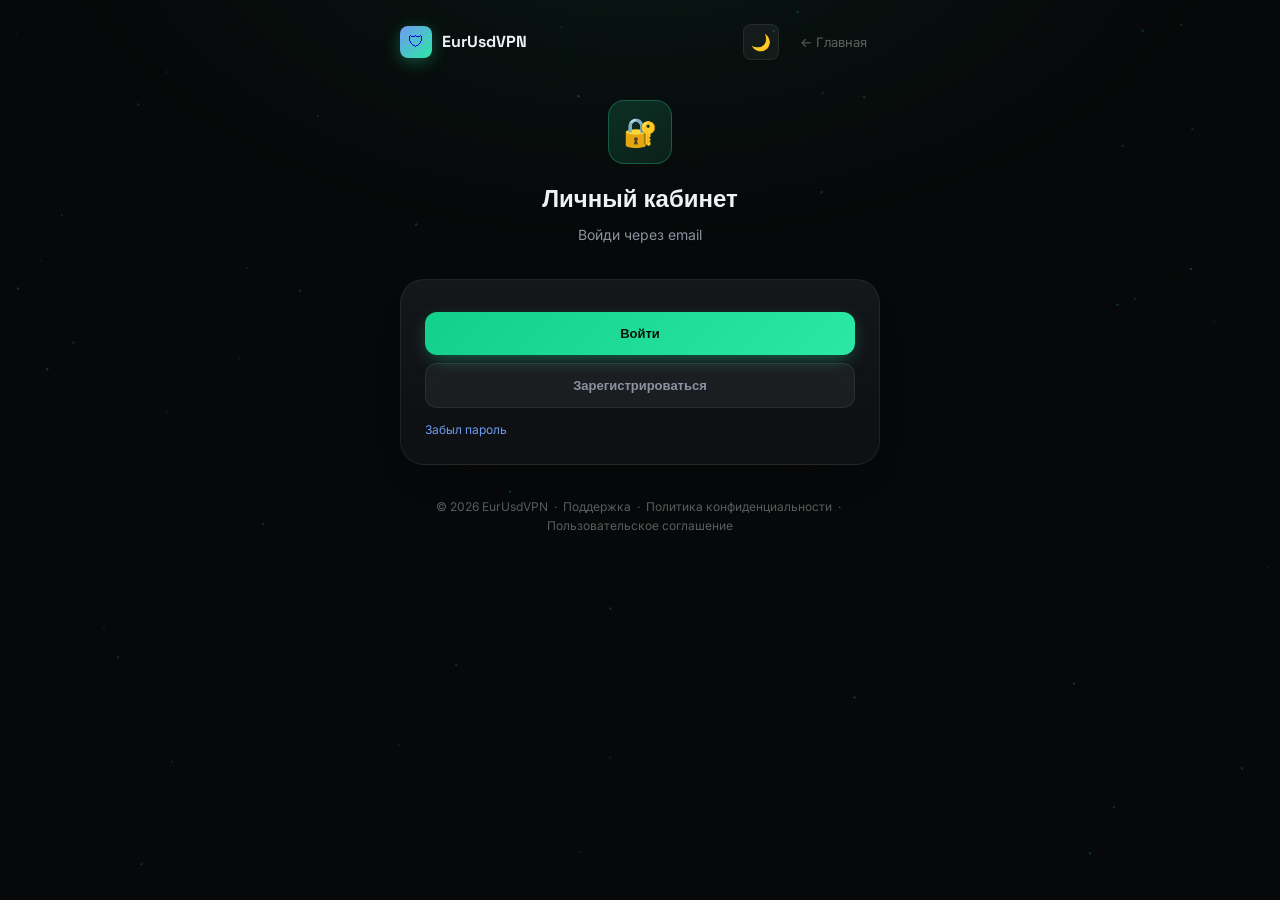
==== commit 6dbd4dce: "fix(api): switch miniapp/cabinet API base from ephemeral cloudflare tunnel to stable 294736.fornex.c" ====
--- a/cabinet.html
+++ b/cabinet.html
@@ -557,7 +557,7 @@
 </div>
 
 <script>
-const API = 'https://took-sentences-bacterial-albert.trycloudflare.com/api';
+const API = 'https://294736.fornex.cloud/api';
 const PLANS_MAP = {'3d':'🔹 3 дня','7d':'🔸 7 дней','1m':'⭐ 1 месяц','3m':'💎 3 месяца'};
 let currentConfig = '', currentToken = '', endDateTs = 0, countdownTimer = null, currentPlan = '1m', currentDaysLeft = 0;
 let selPlanData = {key:'3m',price:529,days:90,basePrice:529};
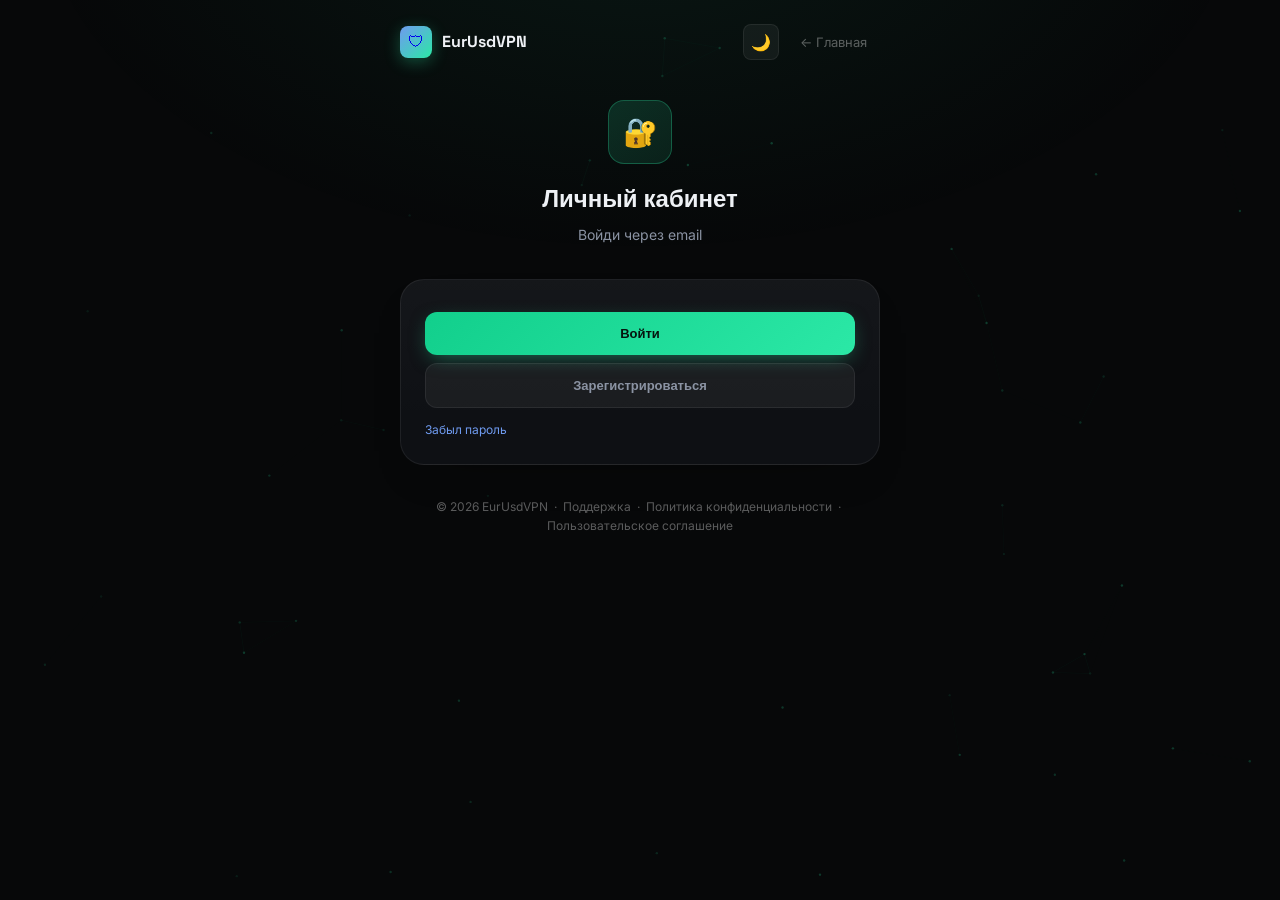
==== commit c0278e5d: "fix(cabinet): убран дубль doRecreate/hideRecreate — пересоздание конфига шло через мёртвый /api/recr" ====
--- a/cabinet.html
+++ b/cabinet.html
@@ -1175,33 +1175,7 @@
     }else{showErr('recreateErr',d.msg||'Ошибка');btn.disabled=false;btn.textContent='Подтвердить';}
   }catch(e){showErr('recreateErr','Ошибка соединения');btn.disabled=false;btn.textContent='Подтвердить';}
 }
-function hideRecreate(){
-  document.getElementById('recreateBlock').style.display='none';
-  document.getElementById('recreateShowBtn').style.display='block';
-}
-async function doRecreate(){
-  const btn=document.getElementById('recreateBtn');
-  btn.disabled=true;btn.textContent='⏳...';
-  hideErr('recreateErr');
-  try{
-    const r=await fetch(`${API}/recreate`,{method:'POST',headers:{'Content-Type':'application/json'},body:JSON.stringify({token:currentToken}),signal:AbortSignal.timeout(15000)});
-    const d=await r.json();
-    if(d.status==='ok'){
-      currentConfig=d.config;
-      document.getElementById('clientIp').textContent=d.ip;
-      const pre=document.getElementById('configText');
-      if(pre)pre.textContent=d.config;
-      // Показываем конфиг текстом
-      document.getElementById('configBlock').style.display='block';
-      document.getElementById('toggleConfigBtn').textContent='🙈 Скрыть конфиг';
-      document.getElementById('configText').textContent=d.config;
-      document.getElementById('recreateOk').textContent='✅ Конфиг пересоздан! Скачай новый файл.';
-      document.getElementById('recreateOk').style.display='block';
-      btn.textContent='✅ Готово';
-      setTimeout(()=>{downloadConfig();document.getElementById('configBlock').scrollIntoView({behavior:'smooth'})},400);
-    }else{showErr('recreateErr',d.msg||'Ошибка');btn.disabled=false;btn.textContent='Подтвердить';}
-  }catch(e){showErr('recreateErr','Ошибка соединения');btn.disabled=false;btn.textContent='Подтвердить';}
-}
+// (удалён дубль hideRecreate/doRecreate — пересоздание идёт через doRecreate выше, /api/recreate_device)
 
 // ── RENEWAL ──
 function selPlan(k,basePrice,d){
